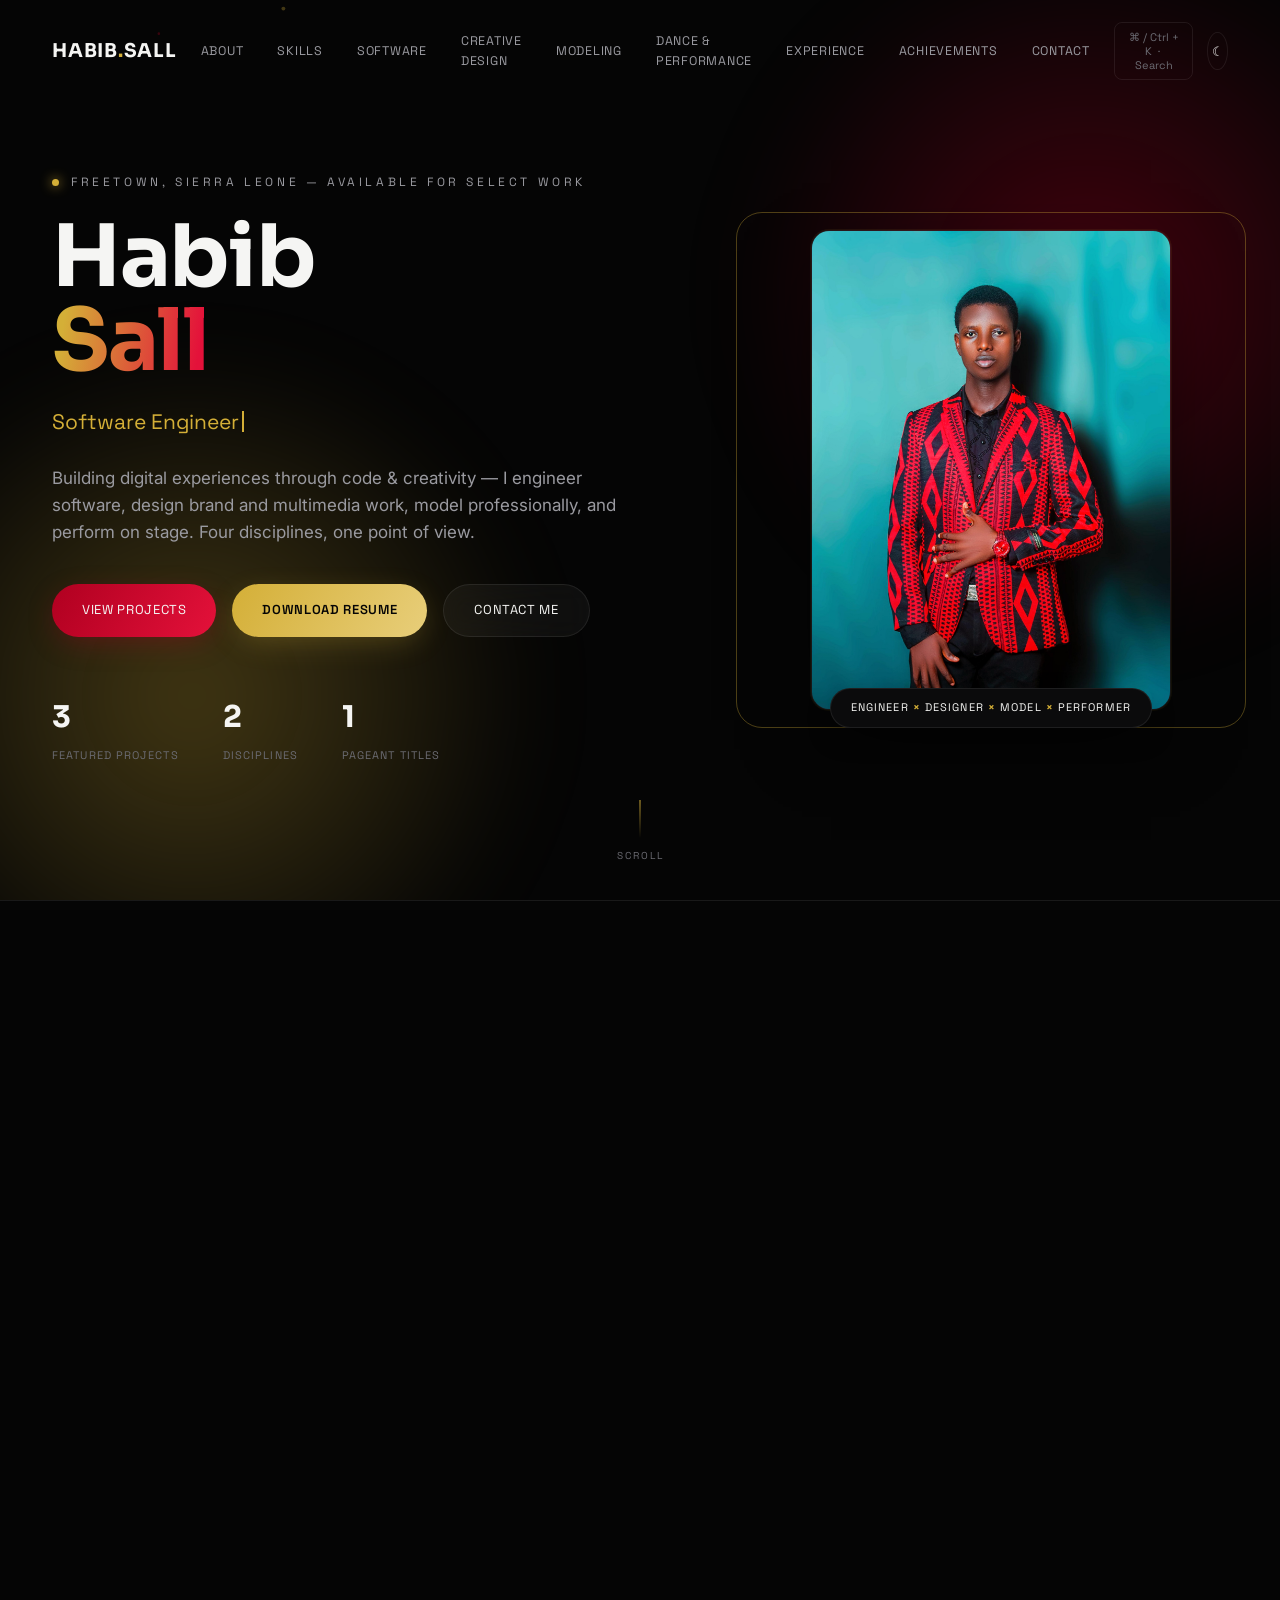
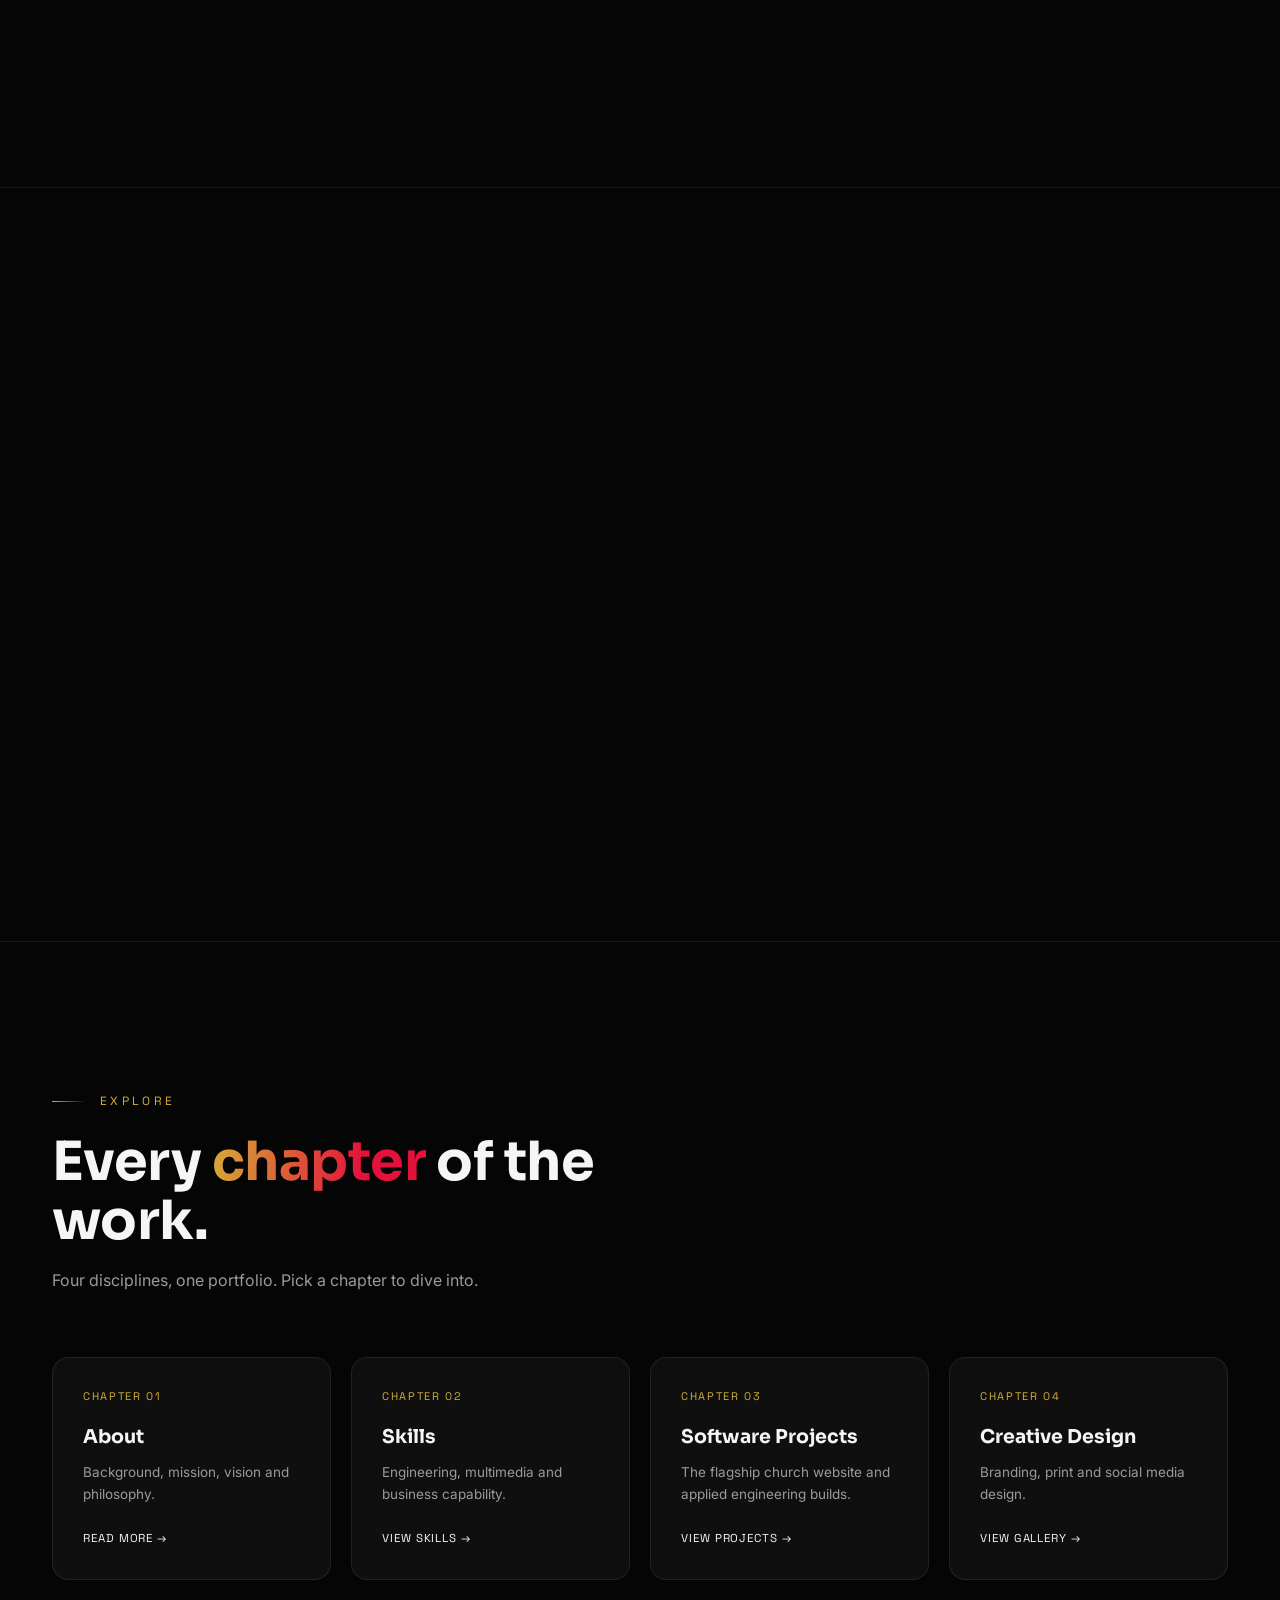
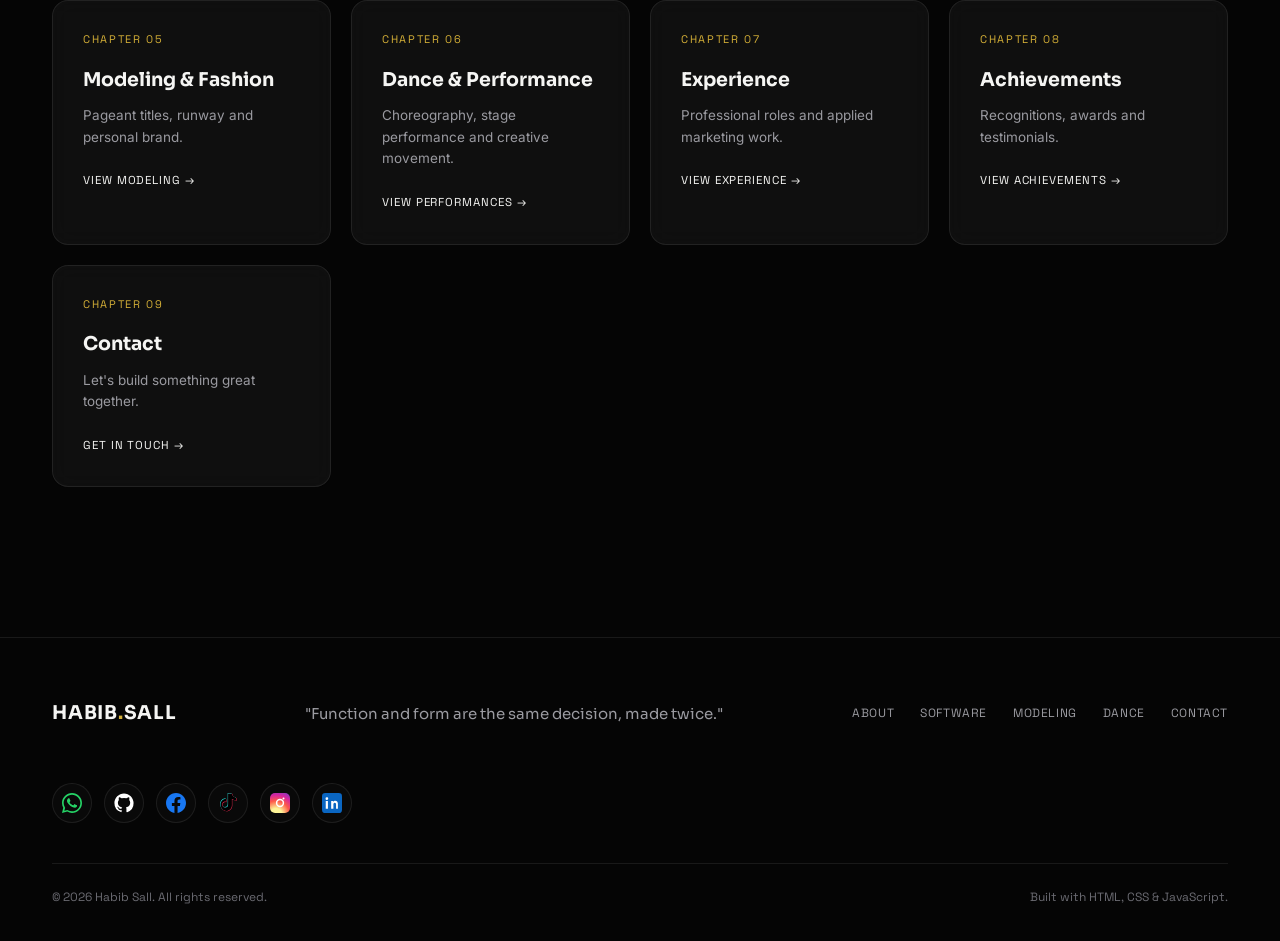
==== index.html @ 884936da "Launch portfolio" ====
<!DOCTYPE html>
<html lang="en">
<head>
<meta charset="UTF-8">
<meta name="viewport" content="width=device-width, initial-scale=1.0">
<title>Habib Sall — Software Engineer · Multimedia Designer · Creative Technologist</title>
<meta name="description" content="Habib Sall — Software Engineer, Multimedia Designer, UI/UX Designer, Fashion Model and Performer. Building digital experiences through code and creativity.">
<link rel="icon" type="image/jpeg" href="assets/images/logo.jpeg">
<meta property="og:type" content="website">
<meta property="og:title" content="Habib Sall — Software Engineer · Multimedia Designer · Creative Technologist">
<meta property="og:description" content="Habib Sall — Software Engineer, Multimedia Designer, UI/UX Designer, Fashion Model and Performer. Building digital experiences through code and creativity.">
<meta property="og:url" content="https://habibsalltheprogrammer.github.io/portfolio/">
<meta property="og:image" content="https://habibsalltheprogrammer.github.io/portfolio/assets/images/profile.jpg">
<meta property="og:site_name" content="Habib Sall">
<meta name="twitter:card" content="summary_large_image">
<meta name="twitter:title" content="Habib Sall — Software Engineer · Multimedia Designer · Creative Technologist">
<meta name="twitter:description" content="Habib Sall — Software Engineer, Multimedia Designer, UI/UX Designer, Fashion Model and Performer. Building digital experiences through code and creativity.">
<meta name="twitter:image" content="https://habibsalltheprogrammer.github.io/portfolio/assets/images/profile.jpg">
<link rel="preconnect" href="https://fonts.googleapis.com">
<link rel="preconnect" href="https://fonts.gstatic.com" crossorigin>
<link href="https://fonts.googleapis.com/css2?family=Sora:wght@400;500;600;700;800&family=Space+Grotesk:wght@400;500;600;700&family=Inter:wght@400;500;600&display=swap" rel="stylesheet">
<link rel="stylesheet" href="css/style.css">
</head>
<body data-page="index">
<!-- ============ LOADER ============ -->
<div id="loader">
  <div class="loader-mark">HABIB<span>.</span>SALL</div>
  <div class="loader-bar" id="loader-bar"></div>
  <div class="loader-pct" id="loader-pct">0%</div>
</div>

<div id="scroll-progress"></div>
<div class="cursor-glow" id="cursor-glow"></div>
<!-- ============ NAVBAR ============ -->
<header id="navbar">
  <div class="container nav-inner">
    <a href="index.html" class="nav-logo">HABIB<span>.</span>SALL</a>
    <nav class="nav-links">
      <a href="about.html">About</a>
      <a href="skills.html">Skills</a>
      <a href="projects.html">Software</a>
      <a href="creative.html">Creative Design</a>
      <a href="modeling.html">Modeling</a>
      <a href="dance.html">Dance & Performance</a>
      <a href="experience.html">Experience</a>
      <a href="achievements.html">Achievements</a>
      <a href="contact.html">Contact</a>
    </nav>
    <div class="nav-actions">
      <button class="kbd-hint" id="cmdk-trigger">⌘ / Ctrl + K &nbsp;·&nbsp; Search</button>
      <button class="theme-toggle" id="theme-toggle" aria-label="Toggle theme">☾</button>
      <button class="nav-burger" id="nav-burger" aria-label="Open menu">☰</button>
    </div>
  </div>
</header>

<div id="mobile-nav">
  <button id="mobile-close" aria-label="Close menu">✕</button>
  <a href="about.html">About</a>
  <a href="skills.html">Skills</a>
  <a href="projects.html">Software</a>
  <a href="creative.html">Creative Design</a>
  <a href="modeling.html">Modeling</a>
  <a href="dance.html">Dance & Performance</a>
  <a href="experience.html">Experience</a>
  <a href="achievements.html">Achievements</a>
  <a href="contact.html">Contact</a>
</div>

<!-- ============ HERO ============ -->
<section id="hero">
  <canvas id="particles-canvas"></canvas>
  <div class="hero-glow"></div>
  <div class="hero-glow gold"></div>
  <div class="container hero-inner">
    <div class="hero-copy">
      <div class="hero-eyebrow"><span class="dot"></span> Freetown, Sierra Leone — Available for select work</div>
      <h1 class="hero-name">Habib<br><span class="accent">Sall</span></h1>
      <div class="hero-roles"><span id="hero-role-text"></span><span class="cursor-blink"></span></div>
      <p class="hero-desc">Building digital experiences through code &amp; creativity — I engineer software, design brand and multimedia work, model professionally, and perform on stage. Four disciplines, one point of view.</p>
      <div class="hero-ctas">
        <a href="projects.html" class="btn btn-primary">View Projects</a>
        <a href="assets/resume/Habib_Sall_Resume.pdf" class="btn btn-gold" id="resume-btn" download>Download Resume</a>
        <a href="contact.html" class="btn btn-outline">Contact Me</a>
      </div>
      <div class="hero-stats">
        <div class="hero-stat"><b data-counter="6">0</b><span>Featured Projects</span></div>
        <div class="hero-stat"><b data-counter="4">0</b><span>Disciplines</span></div>
        <div class="hero-stat"><b data-counter="2">0</b><span>Pageant Titles</span></div>
      </div>
    </div>
    <div class="hero-portrait">
      <div class="portrait-ring"></div>
      <div class="portrait-frame">
        <img src="assets/images/profile.jpg" alt="Portrait of Habib Sall">
      </div>
      <div class="portrait-badge">Engineer <b>×</b> Designer <b>×</b> Model <b>×</b> Performer</div>
    </div>
  </div>
  <div class="scroll-indicator"><a href="#dimensions" style="display:contents;"><div class="line"></div><span>Scroll</span></a></div>
</section>

<!-- ============ FOUR DIMENSIONS ============ -->
<section id="dimensions" class="section">
  <div class="container">
    <div class="section-head" data-reveal>
      <div class="eyebrow">Creative Identity</div>
      <h2 class="section-title">A creative technologist who <em>builds, designs, performs.</em></h2>
      <p class="section-desc">Four dimensions, one practice — a builder with code, a designer with vision, a model with confidence, and a performer on stage.</p>
    </div>
    <div class="dimensions-grid" data-reveal>
      <div class="dimension-card">
        <div class="d-num">01</div>
        <h4>Software Engineering</h4>
        <p>Building digital solutions through code — full-stack web platforms, mobile apps and database systems.</p>
      </div>
      <div class="dimension-card">
        <div class="d-num">02</div>
        <h4>Multimedia &amp; Design</h4>
        <p>Creating visual experiences through design, branding and media — from logos to motion.</p>
      </div>
      <div class="dimension-card">
        <div class="d-num">03</div>
        <h4>Fashion &amp; Modeling</h4>
        <p>Expressing creativity through fashion, confidence, and personal branding on the runway and camera.</p>
      </div>
      <div class="dimension-card">
        <div class="d-num">04</div>
        <h4>Dance &amp; Performance</h4>
        <p>Expressing creativity through movement, choreography, and entertainment on stage.</p>
      </div>
    </div>
  </div>
</section>

<!-- ============ ABOUT TEASER ============ -->
<section class="section">
  <div class="container">
    <div class="section-head" data-reveal>
      <div class="eyebrow">Chapter — About</div>
      <h2 class="section-title">A builder first, <em>a creative</em> always.</h2>
    </div>
    <div class="about-teaser" data-reveal data-reveal-delay="2">
      <p>I'm a Software Engineering with Multimedia student at Limkokwing University of Creative Technology, working across full-stack development, database systems, UI/UX design, and brand storytelling. My background sits at an unusual intersection: I write the backend that runs a system, then design the interface it ships in, then shoot the campaign that promotes it.</p>
      <p>Outside the editor, I model professionally and perform as a dancer — disciplines that taught me presence, direction, and how to represent a brand on stage the same way I represent a product on screen.</p>
      <a href="about.html">Read the full story →</a>
    </div>
  </div>
</section>

<!-- ============ EXPLORE GRID ============ -->
<section id="explore" class="section">
  <div class="container">
    <div class="section-head" data-reveal>
      <div class="eyebrow">Explore</div>
      <h2 class="section-title">Every <em>chapter</em> of the work.</h2>
      <p class="section-desc">Four disciplines, one portfolio. Pick a chapter to dive into.</p>
    </div>
    <div class="explore-grid" data-reveal>
      <a href="about.html" class="explore-card"><div class="mark">Chapter 01</div><h4>About</h4><p>Background, mission, vision and philosophy.</p><span class="go">Read more →</span></a>
      <a href="skills.html" class="explore-card"><div class="mark">Chapter 02</div><h4>Skills</h4><p>Engineering, multimedia and business capability.</p><span class="go">View skills →</span></a>
      <a href="projects.html" class="explore-card"><div class="mark">Chapter 03</div><h4>Software Projects</h4><p>The flagship church website and applied engineering builds.</p><span class="go">View projects →</span></a>
      <a href="creative.html" class="explore-card"><div class="mark">Chapter 04</div><h4>Creative Design</h4><p>Branding, print and social media design.</p><span class="go">View gallery →</span></a>
      <a href="modeling.html" class="explore-card"><div class="mark">Chapter 05</div><h4>Modeling &amp; Fashion</h4><p>Pageant titles, runway and personal brand.</p><span class="go">View modeling →</span></a>
      <a href="dance.html" class="explore-card"><div class="mark">Chapter 06</div><h4>Dance &amp; Performance</h4><p>Choreography, stage performance and creative movement.</p><span class="go">View performances →</span></a>
      <a href="experience.html" class="explore-card"><div class="mark">Chapter 07</div><h4>Experience</h4><p>Professional roles and applied marketing work.</p><span class="go">View experience →</span></a>
      <a href="achievements.html" class="explore-card"><div class="mark">Chapter 08</div><h4>Achievements</h4><p>Recognitions, awards and testimonials.</p><span class="go">View achievements →</span></a>
      <a href="contact.html" class="explore-card"><div class="mark">Chapter 09</div><h4>Contact</h4><p>Let's build something great together.</p><span class="go">Get in touch →</span></a>
    </div>
  </div>
</section>
<!-- ============ FOOTER ============ -->
<footer>
  <div class="container">
    <div class="footer-inner">
      <div class="nav-logo">HABIB<span>.</span>SALL</div>
      <p class="footer-quote">"Function and form are the same decision, made twice."</p>
      <div class="footer-links">
        <a href="about.html">About</a>
        <a href="projects.html">Software</a>
        <a href="modeling.html">Modeling</a>
        <a href="dance.html">Dance</a>
        <a href="contact.html">Contact</a>
      </div>
    <div class="footer-social">
  <a href="https://wa.me/23230193191" target="_blank" rel="noopener" aria-label="WhatsApp"><svg viewBox="0 0 24 24"><path fill="#25D366" d="M12 0C5.373 0 0 5.373 0 12c0 2.123.555 4.116 1.527 5.845L0 24l6.335-1.652A11.94 11.94 0 0012 24c6.627 0 12-5.373 12-12S18.627 0 12 0zm0 22a9.94 9.94 0 01-5.088-1.397l-.365-.217-3.76.98 1.003-3.66-.238-.377A9.945 9.945 0 012 12c0-5.514 4.486-10 10-10s10 4.486 10 10-4.486 10-10 10z"/><path fill="#25D366" d="M17.472 14.382c-.297-.149-1.758-.867-2.03-.967-.273-.099-.472-.148-.67.15-.198.297-.767.966-.94 1.164-.173.198-.347.223-.644.075-.297-.149-1.255-.462-2.39-1.475-.883-.788-1.48-1.761-1.653-2.059-.173-.297-.018-.458.13-.606.134-.133.298-.347.446-.52.149-.174.198-.298.298-.497.099-.198.05-.372-.025-.521-.075-.149-.669-1.612-.916-2.207-.242-.579-.487-.5-.669-.51l-.57-.01c-.198 0-.52.074-.792.372-.272.297-1.04 1.016-1.04 2.479 0 1.462 1.065 2.875 1.213 3.074.148.198 2.096 3.2 5.077 4.487.709.306 1.262.489 1.694.626.712.226 1.36.194 1.872.118.571-.085 1.758-.719 2.006-1.413.248-.694.248-1.289.173-1.413-.074-.124-.272-.198-.57-.347z"/></svg></a>
  <a href="https://github.com/habibsalltheprogrammer" target="_blank" rel="noopener" aria-label="GitHub"><svg viewBox="0 0 24 24"><path fill="#ffffff" d="M12 .5C5.73.5.5 5.73.5 12a11.5 11.5 0 007.86 10.94c.58.1.79-.25.79-.56 0-.27-.01-1-.02-1.96-3.2.7-3.88-1.54-3.88-1.54-.53-1.33-1.28-1.69-1.28-1.69-1.05-.72.08-.7.08-.7 1.16.08 1.77 1.19 1.77 1.19 1.03 1.77 2.7 1.26 3.36.96.1-.75.4-1.26.73-1.55-2.55-.29-5.24-1.28-5.24-5.7 0-1.26.45-2.29 1.19-3.1-.12-.29-.52-1.46.11-3.05 0 0 .97-.31 3.18 1.18a11 11 0 015.8 0c2.2-1.49 3.17-1.18 3.17-1.18.64 1.59.24 2.76.12 3.05.74.81 1.18 1.84 1.18 3.1 0 4.43-2.69 5.41-5.25 5.7.41.36.78 1.08.78 2.17 0 1.57-.01 2.83-.01 3.22 0 .31.2.67.8.56A11.5 11.5 0 0023.5 12C23.5 5.73 18.27.5 12 .5z"/></svg></a>
  <a href="https://www.facebook.com/habib.sall.35" target="_blank" rel="noopener" aria-label="Facebook"><svg viewBox="0 0 24 24"><path fill="#1877F2" d="M24 12.07C24 5.4 18.63 0 12 0S0 5.4 0 12.07C0 18.1 4.39 23.09 10.13 24v-8.44H7.08v-3.49h3.05V9.41c0-3.02 1.79-4.7 4.53-4.7 1.31 0 2.68.24 2.68.24v2.97h-1.51c-1.49 0-1.95.93-1.95 1.89v2.26h3.32l-.53 3.49h-2.79V24C19.61 23.09 24 18.1 24 12.07z"/></svg></a>
  <a href="https://www.tiktok.com/@officialicekidsal" target="_blank" rel="noopener" aria-label="TikTok"><svg viewBox="0 0 24 24"><path fill="#25F4EE" d="M13.5.4h3.2c.2 1.5.9 2.8 2 3.7a6 6 0 003.3 1.3v3.3a9.3 9.3 0 01-3.5-.8 9.6 9.6 0 01-1.8-1.1v7.6c0 3.8-3.1 6.9-6.9 6.9S3 17.4 3 13.6c0-3.7 2.9-6.7 6.6-6.9v3.4a3.5 3.5 0 00-1-.14 3.5 3.5 0 100 7 3.5 3.5 0 003.5-3.5V.4z" transform="translate(-0.45,-0.3)"/><path fill="#FE2C55" d="M13.5.7h3.2c.2 1.5.9 2.8 2 3.7a6 6 0 003.3 1.3v3.3a9.3 9.3 0 01-3.5-.8 9.6 9.6 0 01-1.8-1.1v7.6c0 3.8-3.1 6.9-6.9 6.9S3 18 3 14.2c0-3.7 2.9-6.7 6.6-6.9v3.4a3.5 3.5 0 00-1-.14 3.5 3.5 0 100 7 3.5 3.5 0 003.5-3.5V.7z" transform="translate(0.45,0.3)"/><path fill="#000000" d="M13.5.55h3.2c.2 1.5.9 2.8 2 3.7a6 6 0 003.3 1.3v3.3a9.3 9.3 0 01-3.5-.8 9.6 9.6 0 01-1.8-1.1v7.6c0 3.8-3.1 6.9-6.9 6.9S3 17.7 3 13.9c0-3.7 2.9-6.7 6.6-6.9v3.4a3.5 3.5 0 00-1-.14 3.5 3.5 0 100 7 3.5 3.5 0 003.5-3.5V.55z"/></svg></a>
  <a href="https://www.instagram.com/official_icekid_sall" target="_blank" rel="noopener" aria-label="Instagram"><svg viewBox="0 0 24 24"><defs><radialGradient id="igGrad8" cx="30%" cy="107%" r="150%"><stop offset="0%" stop-color="#fdf497"/><stop offset="20%" stop-color="#fdf497"/><stop offset="45%" stop-color="#fd5949"/><stop offset="65%" stop-color="#d6249f"/><stop offset="100%" stop-color="#285AEB"/></radialGradient></defs><rect width="24" height="24" rx="6" fill="url(#igGrad8)"/><path fill="#fff" d="M12 7a5 5 0 100 10 5 5 0 000-10zm0 8.2a3.2 3.2 0 110-6.4 3.2 3.2 0 010 6.4zM17.4 6.6a1.17 1.17 0 11-2.34 0 1.17 1.17 0 012.34 0z"/></svg></a>
  <a href="https://www.linkedin.com/in/habib-sall-932721330" target="_blank" rel="noopener" aria-label="LinkedIn"><svg viewBox="0 0 24 24"><rect width="24" height="24" rx="4" fill="#0A66C2"/><path fill="#fff" d="M7.12 9.5H4.5V19h2.62V9.5zM5.81 8.31A1.56 1.56 0 105.8 5.2a1.56 1.56 0 000 3.12zM19.5 19h-2.62v-5.16c0-1.23-.44-2.07-1.54-2.07-.84 0-1.34.57-1.56 1.12-.08.2-.1.47-.1.75V19H11V9.5h2.51v1.15c.36-.55 1-1.34 2.44-1.34 1.78 0 3.11 1.16 3.11 3.66V19z"/></svg></a>
</div>
</div>
    <div class="footer-bottom">
      <span>© <span id="year"></span> Habib Sall. All rights reserved.</span>
      <span>Built with HTML, CSS &amp; JavaScript.</span>
    </div>
  </div>
</footer>

<button id="back-to-top" aria-label="Back to top">↑</button>

<!-- ============ LIGHTBOX ============ -->
<div id="lightbox">
  <button id="lightbox-close" aria-label="Close preview">✕</button>
  <div class="lightbox-box">
    <div class="ph">◈</div>
    <p id="lightbox-label">Untitled piece</p>
  </div>
</div>

<!-- ============ COMMAND PALETTE ============ -->
<div id="cmdk-backdrop">
  <div class="cmdk">
    <input id="cmdk-input" type="text" placeholder="Type a command or search…" autocomplete="off">
    <div class="cmdk-list" id="cmdk-list"></div>
  </div>
</div>

<!-- ============ VIDEO LIGHTBOX ============ -->
<div id="video-lightbox">
  <button id="video-lightbox-close" aria-label="Close video">✕</button>
  <div class="video-lightbox-box">
    <div class="player">
      <div class="play-btn"></div>
      <small>Video placeholder — replace with a real &lt;video&gt; source or embed once footage is uploaded.</small>
    </div>
    <p id="video-lightbox-label">Untitled performance</p>
  </div>
</div>

<script src="js/data.js"></script>
<script src="js/main.js"></script>
</body>
</html>
---- css/style.css ----
/* =========================================================
   HABIB SALL — PORTFOLIO
   Design tokens
   ========================================================= */
:root{
  --black:#050505;
  --black-2:#0b0b0c;
  --black-3:#111113;
  --red:#B00020;
  --red-bright:#E4113A;
  --gold:#D4AF37;
  --gold-soft:#E8CE7A;
  --white:#F5F5F3;
  --gray:#9A9AA0;
  --gray-dim:#6b6b72;
  --glass:rgba(255,255,255,0.045);
  --glass-border:rgba(255,255,255,0.08);
  --red-glow:rgba(176,0,32,0.38);
  --gold-glow:rgba(212,175,55,0.30);

  --font-display:'Sora', sans-serif;
  --font-mono:'Space Grotesk', sans-serif;
  --font-body:'Inter', sans-serif;

  --container:1240px;
  --ease:cubic-bezier(.16,.84,.44,1);
}

*,*::before,*::after{box-sizing:border-box;margin:0;padding:0;}
html{scroll-behavior:smooth;}
html.no-scroll{overflow:hidden;}

body{
  background:var(--black);
  color:var(--white);
  font-family:var(--font-body);
  line-height:1.6;
  overflow-x:hidden;
  -webkit-font-smoothing:antialiased;
}

img{max-width:100%;display:block;}
a{color:inherit;text-decoration:none;}
button{font-family:inherit;cursor:pointer;border:none;background:none;color:inherit;}
ul{list-style:none;}

::selection{background:var(--gold);color:var(--black);}

/* Focus visibility */
a:focus-visible,button:focus-visible,input:focus-visible,textarea:focus-visible{
  outline:2px solid var(--gold);
  outline-offset:3px;
}

@media (prefers-reduced-motion: reduce){
  *{animation-duration:0.001ms !important;animation-iteration-count:1 !important;transition-duration:0.001ms !important;scroll-behavior:auto !important;}
}

/* =========================================================
   Utility
   ========================================================= */
.container{max-width:var(--container);margin:0 auto;padding:0 32px;}
.eyebrow{
  font-family:var(--font-mono);
  font-size:12px;
  letter-spacing:.28em;
  text-transform:uppercase;
  color:var(--gold);
  display:flex;align-items:center;gap:14px;
  margin-bottom:22px;
}
.eyebrow::before{
  content:"";
  width:34px;height:1px;
  background:linear-gradient(90deg,var(--gold),transparent);
}
.section{
  position:relative;
  padding:150px 0;
  border-top:1px solid var(--glass-border);
}
.section-head{max-width:680px;margin-bottom:64px;}
.section-title{
  font-family:var(--font-display);
  font-weight:700;
  font-size:clamp(32px,4.4vw,54px);
  line-height:1.08;
  letter-spacing:-0.01em;
}
.section-title em{
  font-style:normal;
  background:linear-gradient(100deg,var(--gold),var(--red-bright) 70%);
  -webkit-background-clip:text;background-clip:text;color:transparent;
}
.section-desc{color:var(--gray);font-size:16px;max-width:56ch;margin-top:18px;}

.btn{
  display:inline-flex;align-items:center;gap:10px;
  padding:15px 30px;
  border-radius:999px;
  font-family:var(--font-mono);
  font-size:13px;letter-spacing:.05em;text-transform:uppercase;
  transition:transform .4s var(--ease),box-shadow .4s var(--ease),background .4s var(--ease);
  white-space:nowrap;
}
.btn-primary{
  background:linear-gradient(120deg,var(--red) 0%,var(--red-bright) 100%);
  color:var(--white);
  box-shadow:0 8px 30px -6px var(--red-glow);
}
.btn-primary:hover{transform:translateY(-3px);box-shadow:0 14px 36px -6px var(--red-glow);}
.btn-outline{
  border:1px solid var(--glass-border);
  background:var(--glass);
  backdrop-filter:blur(12px);
  color:var(--white);
}
.btn-outline:hover{border-color:var(--gold);color:var(--gold);transform:translateY(-3px);}
.btn-gold{
  background:linear-gradient(120deg,var(--gold) 0%, var(--gold-soft) 100%);
  color:var(--black);
  font-weight:600;
  box-shadow:0 8px 30px -6px var(--gold-glow);
}
.btn-gold:hover{transform:translateY(-3px);box-shadow:0 14px 36px -6px var(--gold-glow);}
.btn-sm{padding:10px 20px;font-size:11px;}

/* =========================================================
   Loading screen
   ========================================================= */
#loader{
  position:fixed;inset:0;z-index:9999;
  background:var(--black);
  display:flex;flex-direction:column;align-items:center;justify-content:center;gap:26px;
  transition:opacity .9s var(--ease), visibility .9s var(--ease);
}
#loader.hidden{opacity:0;visibility:hidden;pointer-events:none;}
.loader-mark{
  font-family:var(--font-display);font-weight:700;font-size:28px;
  letter-spacing:.08em;
  color:var(--white);
}
.loader-mark span{color:var(--gold);}
.loader-bar{width:220px;height:1px;background:rgba(255,255,255,.12);position:relative;overflow:hidden;}
.loader-bar::after{
  content:"";position:absolute;left:0;top:0;bottom:0;width:var(--p,0%);
  background:linear-gradient(90deg,var(--red),var(--gold));
  transition:width .25s linear;
}
.loader-pct{font-family:var(--font-mono);font-size:12px;color:var(--gray);letter-spacing:.15em;}

/* =========================================================
   Progress bar + cursor + back to top
   ========================================================= */
#scroll-progress{
  position:fixed;top:0;left:0;height:2px;
  background:linear-gradient(90deg,var(--red),var(--gold));
  z-index:1200;width:0%;
}
.cursor-glow{
  position:fixed;width:340px;height:340px;border-radius:50%;
  pointer-events:none;z-index:5;
  background:radial-gradient(circle,var(--gold-glow) 0%,transparent 70%);
  transform:translate(-50%,-50%);
  opacity:0;transition:opacity .4s ease;
  mix-blend-mode:screen;
}
.cursor-glow.active{opacity:1;}
@media(hover:none){.cursor-glow{display:none;}}

#back-to-top{
  position:fixed;right:26px;bottom:26px;z-index:800;
  width:48px;height:48px;border-radius:50%;
  background:var(--glass);border:1px solid var(--glass-border);
  backdrop-filter:blur(10px);
  display:flex;align-items:center;justify-content:center;
  color:var(--gold);
  opacity:0;transform:translateY(12px);pointer-events:none;
  transition:opacity .4s var(--ease),transform .4s var(--ease),border-color .3s;
}
#back-to-top.visible{opacity:1;transform:translateY(0);pointer-events:auto;}
#back-to-top:hover{border-color:var(--gold);}

/* =========================================================
   Navigation
   ========================================================= */
#navbar{
  position:fixed;top:0;left:0;right:0;z-index:900;
  padding:22px 0;
  transition:padding .4s var(--ease),background .4s var(--ease),border-color .4s var(--ease);
  border-bottom:1px solid transparent;
}
#navbar.scrolled{
  padding:14px 0;
  background:rgba(5,5,5,0.72);
  backdrop-filter:blur(16px);
  border-bottom:1px solid var(--glass-border);
}
.nav-inner{display:flex;align-items:center;justify-content:space-between;gap:24px;}
.nav-logo{font-family:var(--font-display);font-weight:700;font-size:19px;letter-spacing:.04em;}
.nav-logo span{color:var(--gold);}
.nav-links{display:flex;align-items:center;gap:34px;}
.nav-links a{
  font-family:var(--font-mono);font-size:12.5px;letter-spacing:.06em;text-transform:uppercase;
  color:var(--gray);position:relative;padding:4px 0;
  transition:color .3s;
}
.nav-links a::after{
  content:"";position:absolute;left:0;bottom:0;width:0;height:1px;background:var(--gold);
  transition:width .35s var(--ease);
}
.nav-links a:hover{color:var(--white);}
.nav-links a:hover::after{width:100%;}
.nav-links a.active{color:var(--gold);}
.nav-links a.active::after{width:100%;}
#mobile-nav a.active{color:var(--gold);}
.nav-actions{display:flex;align-items:center;gap:14px;}
.kbd-hint{
  display:flex;align-items:center;gap:6px;
  font-family:var(--font-mono);font-size:11px;color:var(--gray-dim);
  border:1px solid var(--glass-border);padding:7px 10px;border-radius:8px;
  transition:border-color .3s,color .3s;
}
.kbd-hint:hover{border-color:var(--gold);color:var(--gold);}
.theme-toggle{
  width:38px;height:38px;border-radius:50%;
  border:1px solid var(--glass-border);
  display:flex;align-items:center;justify-content:center;
  transition:border-color .3s;
}
.theme-toggle:hover{border-color:var(--gold);}
.nav-burger{display:none;width:38px;height:38px;border:1px solid var(--glass-border);border-radius:8px;align-items:center;justify-content:center;}

/* mobile nav */
#mobile-nav{
  position:fixed;inset:0;z-index:950;
  background:rgba(5,5,5,.97);backdrop-filter:blur(20px);
  display:flex;flex-direction:column;align-items:center;justify-content:center;gap:28px;
  opacity:0;visibility:hidden;transition:opacity .4s var(--ease),visibility .4s var(--ease);
}
#mobile-nav.open{opacity:1;visibility:visible;}
#mobile-nav a{font-family:var(--font-display);font-size:26px;color:var(--white);}
#mobile-nav a:hover{color:var(--gold);}
#mobile-close{position:absolute;top:26px;right:26px;font-size:28px;color:var(--gray);}

/* Light mode override (dark stays default per brief; light offers softer inverse) */
body.light{
  --black:#F7F5F1;
  --black-2:#FFFFFF;
  --black-3:#EFEBE3;
  --white:#12100D;
  --gray:#5c574f;
  --gray-dim:#8a8478;
  --glass:rgba(0,0,0,0.035);
  --glass-border:rgba(0,0,0,0.09);
}
body.light .cursor-glow{mix-blend-mode:multiply;}

/* =========================================================
   Hero
   ========================================================= */
#hero{
  position:relative;min-height:100vh;
  display:flex;align-items:center;
  padding-top:120px;padding-bottom:80px;
  overflow:hidden;
}
#particles-canvas{position:absolute;inset:0;z-index:0;opacity:.55;}
.hero-glow{
  position:absolute;width:60vw;height:60vw;max-width:900px;max-height:900px;
  border-radius:50%;
  background:radial-gradient(circle,var(--red-glow) 0%,transparent 65%);
  top:-10%;right:-15%;z-index:0;filter:blur(40px);
  animation:driftGlow 14s ease-in-out infinite alternate;
}
.hero-glow.gold{
  background:radial-gradient(circle,var(--gold-glow) 0%,transparent 65%);
  top:auto;bottom:-20%;left:-15%;right:auto;
  animation-duration:18s;
}
@keyframes driftGlow{from{transform:translate(0,0) scale(1);}to{transform:translate(-30px,30px) scale(1.08);}}

.hero-inner{
  position:relative;z-index:2;
  display:grid;grid-template-columns:1.15fr .85fr;
  gap:60px;align-items:center;
}
.hero-eyebrow{
  font-family:var(--font-mono);font-size:12px;letter-spacing:.3em;text-transform:uppercase;
  color:var(--gray);margin-bottom:22px;display:flex;align-items:center;gap:12px;
}
.hero-eyebrow .dot{width:7px;height:7px;border-radius:50%;background:var(--gold);box-shadow:0 0 12px var(--gold);animation:pulseDot 2s ease-in-out infinite;}
@keyframes pulseDot{0%,100%{opacity:1;}50%{opacity:.35;}}

.hero-name{
  font-family:var(--font-display);font-weight:700;
  font-size:clamp(46px,7vw,86px);
  line-height:0.98;letter-spacing:-0.015em;
  margin-bottom:22px;
}
.hero-name .accent{
  background:linear-gradient(100deg,var(--gold) 10%,var(--red-bright) 90%);
  -webkit-background-clip:text;background-clip:text;color:transparent;
}
.hero-roles{
  font-family:var(--font-mono);
  font-size:clamp(16px,2vw,21px);
  color:var(--gold);height:1.6em;margin-bottom:26px;
  display:flex;align-items:center;
}
.hero-roles .cursor-blink{display:inline-block;width:2px;height:1em;background:var(--gold);margin-left:3px;animation:blink 1s step-end infinite;}
@keyframes blink{50%{opacity:0;}}

.hero-desc{color:var(--gray);font-size:17px;max-width:52ch;margin-bottom:38px;}
.hero-ctas{display:flex;flex-wrap:wrap;gap:16px;margin-bottom:56px;}

.hero-stats{display:flex;gap:44px;}
.hero-stat b{
  display:block;font-family:var(--font-display);font-size:30px;font-weight:700;color:var(--white);
}
.hero-stat span{font-family:var(--font-mono);font-size:11px;letter-spacing:.1em;text-transform:uppercase;color:var(--gray-dim);}

.hero-portrait{position:relative;display:flex;justify-content:center;align-items:center;}
.portrait-frame{
  position:relative;width:min(360px,80%);aspect-ratio:3/4;
  border-radius:18px;overflow:hidden;
  border:1px solid var(--glass-border);
  box-shadow:0 30px 80px -20px rgba(0,0,0,.7), 0 0 0 1px rgba(212,175,55,.08);
}
.portrait-frame img{width:100%;height:100%;object-fit:cover;object-position:top center;filter:saturate(1.05) contrast(1.03);}
.portrait-frame::after{
  content:"";position:absolute;inset:0;
  background:linear-gradient(200deg,transparent 50%, rgba(176,0,32,.25) 100%);
  mix-blend-mode:multiply;
}
.portrait-ring{
  position:absolute;inset:-18px;border-radius:26px;
  border:1px solid var(--gold);opacity:.35;
  animation:ringSpin 24s linear infinite;
}
@keyframes ringSpin{to{transform:rotate(360deg);}}
.portrait-badge{
  position:absolute;bottom:-18px;left:50%;transform:translateX(-50%);
  background:var(--black-2);border:1px solid var(--glass-border);
  padding:10px 20px;border-radius:999px;
  font-family:var(--font-mono);font-size:11px;letter-spacing:.1em;text-transform:uppercase;
  white-space:nowrap;
  box-shadow:0 10px 30px -10px rgba(0,0,0,.6);
}
.portrait-badge b{color:var(--gold);}

.scroll-indicator{
  position:absolute;bottom:36px;left:50%;transform:translateX(-50%);
  display:flex;flex-direction:column;align-items:center;gap:10px;
  z-index:2;color:var(--gray-dim);
}
.scroll-indicator .line{width:1px;height:38px;background:linear-gradient(var(--gold),transparent);animation:scrollLine 2s ease-in-out infinite;}
@keyframes scrollLine{0%{transform:scaleY(0);transform-origin:top;}50%{transform:scaleY(1);transform-origin:top;}51%{transform-origin:bottom;}100%{transform:scaleY(0);transform-origin:bottom;}}
.scroll-indicator span{font-family:var(--font-mono);font-size:10px;letter-spacing:.2em;text-transform:uppercase;}

@media(max-width:900px){
  .hero-inner{grid-template-columns:1fr;text-align:center;}
  .hero-eyebrow,.hero-roles{justify-content:center;}
  .hero-ctas{justify-content:center;}
  .hero-stats{justify-content:center;}
  .hero-portrait{order:-1;margin-bottom:20px;}
  .hero-desc{margin-inline:auto;}
}

/* =========================================================
   Homepage: about teaser + explore grid
   ========================================================= */
.about-teaser{max-width:760px;}
.about-teaser p{color:var(--gray);margin-bottom:16px;font-size:15.5px;}
.about-teaser a{font-family:var(--font-mono);font-size:12.5px;letter-spacing:.08em;text-transform:uppercase;color:var(--gold);border-bottom:1px solid var(--gold);padding-bottom:2px;}

.explore-grid{display:grid;grid-template-columns:repeat(auto-fit,minmax(230px,1fr));gap:20px;}
.explore-card{
  display:block;padding:30px;border-radius:16px;border:1px solid var(--glass-border);background:var(--glass);
  backdrop-filter:blur(10px);
  transition:transform .4s var(--ease),border-color .4s,background .4s;
}
.explore-card:hover{transform:translateY(-8px);border-color:var(--gold);background:rgba(212,175,55,.05);}
.explore-card .mark{font-family:var(--font-mono);font-size:11px;letter-spacing:.15em;text-transform:uppercase;color:var(--gold);margin-bottom:16px;}
.explore-card h4{font-family:var(--font-display);font-size:19px;margin-bottom:10px;}
.explore-card p{color:var(--gray);font-size:13.5px;margin-bottom:18px;}
.explore-card .go{font-family:var(--font-mono);font-size:11.5px;letter-spacing:.08em;text-transform:uppercase;color:var(--white);display:inline-flex;align-items:center;gap:8px;}
.explore-card:hover .go{color:var(--gold);}

/* =========================================================
   Interior page hero (non-home pages)
   ========================================================= */
.page-hero{
  padding:170px 0 70px;
  position:relative;overflow:hidden;
  border-bottom:1px solid var(--glass-border);
}
.page-hero .glow{
  position:absolute;width:50vw;height:50vw;max-width:700px;max-height:700px;border-radius:50%;
  background:radial-gradient(circle,var(--red-glow) 0%,transparent 65%);
  top:-30%;right:-10%;filter:blur(50px);z-index:0;
}
.page-hero .container{position:relative;z-index:1;}
.page-hero .crumb{font-family:var(--font-mono);font-size:12px;letter-spacing:.1em;text-transform:uppercase;color:var(--gray-dim);margin-bottom:20px;}
.page-hero .crumb a{color:var(--gray-dim);}
.page-hero .crumb a:hover{color:var(--gold);}
.page-hero h1{font-family:var(--font-display);font-weight:700;font-size:clamp(36px,5vw,60px);line-height:1.05;margin-bottom:18px;}
.page-hero h1 em{font-style:normal;background:linear-gradient(100deg,var(--gold),var(--red-bright) 70%);-webkit-background-clip:text;background-clip:text;color:transparent;}
.page-hero p{color:var(--gray);max-width:56ch;font-size:16px;}

/* =========================================================
   Video showcase — Dance & Performance
   ========================================================= */
.video-grid{display:grid;grid-template-columns:repeat(auto-fit,minmax(280px,1fr));gap:22px;}
.video-card{
  position:relative;border-radius:16px;overflow:hidden;cursor:pointer;
  border:1px solid var(--glass-border);background:linear-gradient(155deg,#1a1113,#0c0c0d);
  aspect-ratio:16/10;display:flex;align-items:center;justify-content:center;flex-direction:column;gap:14px;
  transition:transform .45s var(--ease),border-color .4s;
}
.video-card:hover{transform:translateY(-6px);border-color:var(--gold);}
.video-card::before{content:"";position:absolute;inset:0;background:radial-gradient(circle at 25% 20%, rgba(176,0,32,.22), transparent 55%),radial-gradient(circle at 80% 85%, rgba(212,175,55,.14), transparent 55%);}
.video-card .play-btn{
  position:relative;z-index:1;width:60px;height:60px;border-radius:50%;
  background:rgba(255,255,255,.08);border:1px solid var(--glass-border);backdrop-filter:blur(6px);
  display:flex;align-items:center;justify-content:center;
  transition:transform .4s var(--ease),background .4s;
}
.video-card:hover .play-btn{transform:scale(1.1);background:rgba(212,175,55,.18);}
.video-card .play-btn::after{content:"";width:0;height:0;border-style:solid;border-width:9px 0 9px 15px;border-color:transparent transparent transparent var(--gold);margin-left:4px;}
.video-card .v-label{position:relative;z-index:1;font-family:var(--font-mono);font-size:12px;letter-spacing:.08em;text-transform:uppercase;color:var(--gray);}
.video-card .v-tag{position:absolute;top:16px;left:16px;z-index:1;font-family:var(--font-mono);font-size:10px;letter-spacing:.1em;text-transform:uppercase;color:var(--gold-soft);border:1px solid var(--glass-border);padding:5px 10px;border-radius:999px;background:rgba(0,0,0,.3);}

#video-lightbox{
  position:fixed;inset:0;z-index:1100;background:rgba(3,3,3,.94);backdrop-filter:blur(10px);
  display:flex;align-items:center;justify-content:center;opacity:0;visibility:hidden;transition:opacity .4s,visibility .4s;
}
#video-lightbox.open{opacity:1;visibility:visible;}
.video-lightbox-box{width:min(720px,90vw);text-align:center;}
.video-lightbox-box .player{
  aspect-ratio:16/9;border-radius:16px;border:1px solid var(--glass-border);
  background:linear-gradient(155deg,#1a1113,#0c0c0d);
  display:flex;flex-direction:column;align-items:center;justify-content:center;gap:14px;color:var(--gray);
}
.video-lightbox-box .player .play-btn{width:74px;height:74px;background:rgba(212,175,55,.14);border:1px solid var(--gold);}
.video-lightbox-box .player .play-btn::after{border-width:11px 0 11px 18px;}
.video-lightbox-box .player small{font-family:var(--font-mono);font-size:12px;color:var(--gray-dim);max-width:40ch;}
.video-lightbox-box p{margin-top:18px;color:var(--gold-soft);font-family:var(--font-mono);font-size:13px;letter-spacing:.05em;}
#video-lightbox-close{position:absolute;top:26px;right:30px;font-size:26px;color:var(--gray);}

/* =========================================================
   Four Dimensions — creative identity
   ========================================================= */
.dimensions-grid{display:grid;grid-template-columns:repeat(4,1fr);gap:20px;}
.dimension-card{
  padding:32px 26px;border-radius:18px;border:1px solid var(--glass-border);background:var(--glass);
  backdrop-filter:blur(10px);transition:transform .4s var(--ease),border-color .4s;position:relative;overflow:hidden;
}
.dimension-card:hover{transform:translateY(-8px);border-color:var(--gold);}
.dimension-card .d-num{font-family:var(--font-display);font-size:15px;font-weight:700;color:var(--gold);margin-bottom:20px;letter-spacing:.05em;}
.dimension-card h4{font-family:var(--font-display);font-size:19px;margin-bottom:10px;}
.dimension-card p{color:var(--gray);font-size:13.5px;}
.dimension-card::after{content:"";position:absolute;bottom:-40px;right:-40px;width:120px;height:120px;border-radius:50%;background:radial-gradient(circle,var(--red-glow),transparent 70%);opacity:.5;}
@media(max-width:900px){.dimensions-grid{grid-template-columns:repeat(2,1fr);}}
@media(max-width:560px){.dimensions-grid{grid-template-columns:1fr;}}

/* =========================================================
   Reveal animation utility
   ========================================================= */
[data-reveal]{opacity:0;transform:translateY(34px);transition:opacity .9s var(--ease),transform .9s var(--ease);}
[data-reveal].in{opacity:1;transform:translateY(0);}
[data-reveal="fade"]{transform:none;}
[data-reveal-delay="1"]{transition-delay:.08s;}
[data-reveal-delay="2"]{transition-delay:.16s;}
[data-reveal-delay="3"]{transition-delay:.24s;}
[data-reveal-delay="4"]{transition-delay:.32s;}
[data-reveal-delay="5"]{transition-delay:.4s;}

/* =========================================================
   About
   ========================================================= */
.about-grid{display:grid;grid-template-columns:.9fr 1.1fr;gap:70px;align-items:start;}
.about-lead{font-family:var(--font-display);font-size:clamp(20px,2.4vw,27px);line-height:1.5;font-weight:500;color:var(--white);margin-bottom:26px;}
.about-lead em{font-style:normal;color:var(--gold);}
.about-body p{color:var(--gray);margin-bottom:18px;font-size:15.5px;}
.about-pillars{display:flex;flex-direction:column;gap:0;}
.pillar{
  padding:26px 0;border-top:1px solid var(--glass-border);
  display:grid;grid-template-columns:70px 1fr;gap:18px;align-items:start;
}
.pillar:last-child{border-bottom:1px solid var(--glass-border);}
.pillar-mark{font-family:var(--font-mono);color:var(--gold);font-size:13px;letter-spacing:.1em;}
.pillar h4{font-family:var(--font-display);font-size:18px;margin-bottom:6px;}
.pillar p{color:var(--gray);font-size:14.5px;}

/* =========================================================
   Skills
   ========================================================= */
.skills-tabs{display:flex;gap:12px;margin-bottom:44px;flex-wrap:wrap;}
.skills-tab{
  padding:11px 22px;border-radius:999px;border:1px solid var(--glass-border);
  font-family:var(--font-mono);font-size:12px;letter-spacing:.08em;text-transform:uppercase;
  color:var(--gray);transition:all .35s var(--ease);
}
.skills-tab.active,.skills-tab:hover{border-color:var(--gold);color:var(--gold);background:rgba(212,175,55,.06);}
.skills-grid{display:grid;grid-template-columns:repeat(auto-fill,minmax(180px,1fr));gap:16px;}
.skills-panel{display:none;}
.skills-panel.active{display:grid;grid-template-columns:repeat(auto-fill,minmax(180px,1fr));gap:16px;}
.skill-card{
  padding:24px 20px;border-radius:16px;
  background:var(--glass);border:1px solid var(--glass-border);
  backdrop-filter:blur(10px);
  transition:transform .35s var(--ease),border-color .35s,background .35s;
}
.skill-card:hover{transform:translateY(-6px);border-color:var(--gold);background:rgba(212,175,55,.05);}
.skill-card .icon{
  width:38px;height:38px;border-radius:10px;
  background:linear-gradient(135deg,var(--red),var(--gold));
  display:flex;align-items:center;justify-content:center;
  font-family:var(--font-display);font-weight:700;font-size:14px;color:var(--black);
  margin-bottom:16px;
}
.skill-card h5{font-family:var(--font-display);font-size:15px;font-weight:600;margin-bottom:10px;}
.skill-bar{height:3px;border-radius:2px;background:rgba(255,255,255,.08);overflow:hidden;}
.skill-bar i{display:block;height:100%;background:linear-gradient(90deg,var(--red),var(--gold));width:0;transition:width 1.2s var(--ease);}

/* =========================================================
   Flagship project
   ========================================================= */
.flagship{
  position:relative;border-radius:26px;overflow:hidden;
  border:1px solid var(--glass-border);
  background:linear-gradient(160deg,var(--black-3),var(--black-2));
  padding:64px;
}
.flagship-grid{display:grid;grid-template-columns:1fr 1fr;gap:56px;align-items:center;}
.flagship-tag{font-family:var(--font-mono);font-size:11px;letter-spacing:.2em;text-transform:uppercase;color:var(--gold);margin-bottom:16px;}
.flagship h3{font-family:var(--font-display);font-size:clamp(28px,3.4vw,40px);margin-bottom:18px;}
.flagship p{color:var(--gray);margin-bottom:26px;}
.tag-row{display:flex;flex-wrap:wrap;gap:10px;margin-bottom:30px;}
.tag{
  padding:7px 14px;border-radius:999px;border:1px solid var(--glass-border);
  font-family:var(--font-mono);font-size:11px;color:var(--gray);
}
.flagship-feats{display:grid;grid-template-columns:1fr 1fr;gap:10px 20px;margin-bottom:34px;}
.flagship-feats li{font-size:13.5px;color:var(--gray);display:flex;align-items:center;gap:8px;}
.flagship-feats li::before{content:"";width:5px;height:5px;border-radius:50%;background:var(--gold);flex-shrink:0;}
.flagship-btns{display:flex;gap:14px;flex-wrap:wrap;}
.device-stack{position:relative;height:380px;}
.browser-mock{border-radius:12px;overflow:hidden;border:1px solid var(--glass-border);background:#1a1a1c;box-shadow:0 30px 70px -20px rgba(0,0,0,.65);}
.browser-mock .bar{display:flex;align-items:center;gap:7px;padding:9px 12px;background:#141416;border-bottom:1px solid var(--glass-border);}
.browser-mock .bdot{width:8px;height:8px;border-radius:50%;flex-shrink:0;}
.browser-mock .bdot.r{background:#ff5f56;}
.browser-mock .bdot.y{background:#ffbd2e;}
.browser-mock .bdot.g{background:#27c93f;}
.browser-mock .burl{margin-left:8px;font-family:var(--font-mono);font-size:10.5px;color:var(--gray-dim);background:rgba(255,255,255,.05);padding:4px 10px;border-radius:6px;flex:1;overflow:hidden;white-space:nowrap;text-overflow:ellipsis;}
.browser-mock img{width:100%;display:block;}
.browser-showcase{display:flex;flex-direction:column;gap:14px;}
.browser-showcase .thumbs{display:grid;grid-template-columns:1fr 1fr;gap:14px;}
.device{
  position:absolute;border-radius:14px;border:1px solid var(--glass-border);
  background:linear-gradient(145deg,#161618,#0c0c0d);
  display:flex;align-items:center;justify-content:center;
  box-shadow:0 30px 70px -20px rgba(0,0,0,.7);
  transition:transform .5s var(--ease);
}
.device-desktop{width:88%;height:260px;top:0;left:0;z-index:1;}
.device-tablet{width:38%;height:200px;bottom:0;right:6%;z-index:2;}
.device-mobile{width:20%;height:230px;bottom:-30px;left:8%;z-index:3;}
.device-inner{color:var(--gray-dim);font-family:var(--font-mono);font-size:11px;text-align:center;padding:10px;}
.device-inner b{display:block;color:var(--gold);font-size:16px;margin-bottom:6px;font-family:var(--font-display);}
.browser-mock{transition:transform .5s var(--ease);}
.flagship:hover .browser-mock{transform:translateY(-4px);}
.browser-showcase .thumbs .browser-mock:nth-child(2){transition-delay:.05s;}

@media(max-width:900px){
  .flagship{padding:36px 24px;}
  .flagship-grid{grid-template-columns:1fr;}
  .flagship-feats{grid-template-columns:1fr;}
  .device-stack{height:280px;margin-top:20px;}
}

/* =========================================================
   Project cards
   ========================================================= */
.project-grid{display:grid;grid-template-columns:repeat(auto-fit,minmax(320px,1fr));gap:26px;}
.project-card{
  border-radius:18px;overflow:hidden;
  border:1px solid var(--glass-border);
  background:var(--glass);
  backdrop-filter:blur(10px);
  transition:transform .4s var(--ease),border-color .4s;
  display:flex;flex-direction:column;
}
.project-card:hover{transform:translateY(-8px);border-color:var(--gold);}
.project-thumb{
  height:170px;position:relative;overflow:hidden;
  background:linear-gradient(135deg,var(--black-3),var(--black-2));
  display:flex;align-items:center;justify-content:center;
}
.project-thumb::before{
  content:"";position:absolute;inset:0;
  background:
    repeating-linear-gradient(115deg, rgba(212,175,55,.06) 0 2px, transparent 2px 26px);
}
.project-thumb.has-img{background:#fbf8ef;}
.project-thumb.has-img::before{display:none;}
.project-thumb img{position:absolute;inset:0;width:100%;height:100%;object-fit:contain;padding:6px;}
.project-thumb .glyph{font-family:var(--font-display);font-weight:700;font-size:34px;color:var(--gold);opacity:.6;letter-spacing:.02em;position:relative;}
.project-body{padding:26px;display:flex;flex-direction:column;gap:14px;flex:1;}
.project-body h4{font-family:var(--font-display);font-size:19px;}
.project-body p{color:var(--gray);font-size:14px;}
.project-tech{display:flex;flex-wrap:wrap;gap:8px;}
.project-feats{color:var(--gray-dim);font-size:12.5px;display:flex;flex-direction:column;gap:5px;margin-top:auto;}
.project-feats li::before{content:"— ";color:var(--gold);}
.project-links{display:flex;gap:12px;margin-top:16px;}
.project-links a{
  font-family:var(--font-mono);font-size:12px;letter-spacing:.05em;text-transform:uppercase;
  color:var(--gray);border-bottom:1px solid transparent;transition:color .3s,border-color .3s;
}
.project-links a:hover{color:var(--gold);border-color:var(--gold);}

/* =========================================================
   Modeling section — magazine feel
   ========================================================= */
#modeling{background:linear-gradient(180deg,var(--black) 0%, var(--black-3) 100%);}
.modeling-hero{display:grid;grid-template-columns:1.1fr .9fr;gap:60px;align-items:center;margin-bottom:90px;}
.modeling-hero h2{font-family:var(--font-display);font-weight:700;font-size:clamp(34px,4.6vw,56px);line-height:1.05;margin-bottom:20px;}
.modeling-hero h2 em{font-style:normal;color:var(--gold);}
.modeling-hero p{color:var(--gray);max-width:52ch;margin-bottom:0;}
.modeling-portrait{
  aspect-ratio:3/4;border-radius:20px;overflow:hidden;position:relative;
  border:1px solid var(--glass-border);
}
.modeling-portrait img{width:100%;height:100%;object-fit:cover;object-position:top center;filter:grayscale(.15) contrast(1.08);}
.modeling-portrait::after{content:"";position:absolute;inset:0;background:linear-gradient(0deg, rgba(0,0,0,.55), transparent 45%);}
.modeling-portrait .cap{position:absolute;bottom:20px;left:20px;font-family:var(--font-mono);font-size:11px;letter-spacing:.15em;text-transform:uppercase;color:var(--gold-soft);}

.mag-gallery{
  display:grid;grid-template-columns:repeat(4,1fr);grid-auto-rows:220px;gap:14px;margin-bottom:90px;
}
.mag-tile{
  border-radius:14px;position:relative;overflow:hidden;
  background:linear-gradient(160deg,var(--black-3),#1a1a1c);
  border:1px solid var(--glass-border);
  display:flex;align-items:flex-end;padding:16px;
  transition:transform .5s var(--ease);
}
.mag-tile img{position:absolute;inset:0;width:100%;height:100%;object-fit:cover;object-position:top center;z-index:0;transition:transform .6s var(--ease);}
.mag-tile:hover img{transform:scale(1.06);}
.mag-tile.has-img::after{content:"";position:absolute;inset:0;background:linear-gradient(0deg,rgba(0,0,0,.65) 0%,rgba(0,0,0,.05) 55%);z-index:1;}
.mag-tile.has-img span{position:relative;z-index:2;color:var(--white);}
.mag-tile:hover{transform:scale(1.02);}
.mag-tile span{font-family:var(--font-mono);font-size:11px;letter-spacing:.1em;text-transform:uppercase;color:var(--gray-dim);position:relative;z-index:1;}
.mag-tile::before{content:"";position:absolute;inset:0;background:radial-gradient(circle at 30% 20%, rgba(212,175,55,.12), transparent 60%);}
.mag-tile.tall{grid-row:span 2;}
.mag-tile.wide{grid-column:span 2;}

.modeling-cols{display:grid;grid-template-columns:1fr 1fr;gap:70px;margin-bottom:90px;}
.mini-title{font-family:var(--font-display);font-size:20px;margin-bottom:26px;}
.achv-list{display:flex;flex-direction:column;gap:14px;}
.achv-item{
  display:flex;align-items:center;gap:16px;padding:18px 20px;border-radius:14px;
  background:var(--glass);border:1px solid var(--glass-border);
  transition:border-color .3s,transform .3s;
}
.achv-item:hover{border-color:var(--gold);transform:translateX(4px);}
.achv-icon{width:40px;height:40px;border-radius:10px;background:linear-gradient(135deg,var(--gold),var(--red));flex-shrink:0;display:flex;align-items:center;justify-content:center;color:var(--black);font-family:var(--font-display);font-weight:700;}
.achv-item h5{font-family:var(--font-display);font-size:15px;}
.achv-item span{color:var(--gray-dim);font-size:12.5px;}

.mskill-grid{display:grid;grid-template-columns:1fr 1fr;gap:10px;}
.mskill{
  padding:16px 18px;border-radius:12px;border:1px solid var(--glass-border);
  font-family:var(--font-mono);font-size:12.5px;letter-spacing:.03em;color:var(--gray);
  transition:border-color .3s,color .3s;
}
.mskill:hover{border-color:var(--gold);color:var(--gold);}

.mstats{display:grid;grid-template-columns:repeat(6,1fr);gap:20px;text-align:center;}
.mstat b{display:block;font-family:var(--font-display);font-size:clamp(26px,3vw,38px);font-weight:700;background:linear-gradient(120deg,var(--gold),var(--red-bright));-webkit-background-clip:text;background-clip:text;color:transparent;}
.mstat span{font-family:var(--font-mono);font-size:10.5px;letter-spacing:.1em;text-transform:uppercase;color:var(--gray-dim);}

@media(max-width:900px){
  .modeling-hero,.modeling-cols{grid-template-columns:1fr;gap:32px;}
  .mag-gallery{grid-template-columns:repeat(2,1fr);}
  .mstats{grid-template-columns:repeat(3,1fr);row-gap:30px;}
}

/* =========================================================
   Creative portfolio — masonry + lightbox
   ========================================================= */
.filter-row{display:flex;gap:10px;flex-wrap:wrap;margin-bottom:36px;}
.filter-btn{
  padding:10px 20px;border-radius:999px;border:1px solid var(--glass-border);
  font-family:var(--font-mono);font-size:11.5px;letter-spacing:.06em;text-transform:uppercase;color:var(--gray);
  transition:all .3s;
}
.filter-btn.active,.filter-btn:hover{border-color:var(--red-bright);color:var(--white);background:rgba(176,0,32,.12);}
.masonry{columns:4 260px;column-gap:16px;}
.masonry-item{
  break-inside:avoid;margin-bottom:16px;border-radius:14px;overflow:hidden;
  border:1px solid var(--glass-border);background:linear-gradient(160deg,var(--black-3),#161617);
  cursor:pointer;position:relative;transition:transform .4s var(--ease);
}
.masonry-item:hover{transform:translateY(-4px);}
.masonry-item .ph{
  height:var(--h,190px);display:flex;flex-direction:column;align-items:center;justify-content:center;gap:8px;
  color:var(--gray-dim);font-family:var(--font-mono);font-size:11px;letter-spacing:.08em;text-transform:uppercase;
  position:relative;
}
.masonry-item .ph::before{content:"";position:absolute;inset:0;background:radial-gradient(circle at 70% 30%, rgba(212,175,55,.1), transparent 60%);}
.masonry-item .ph b{font-family:var(--font-display);color:var(--gold);font-size:22px;position:relative;}
.masonry-item img{width:100%;display:block;}
.masonry-item .label{position:relative;padding:14px 16px;border-top:1px solid var(--glass-border);font-size:13px;}
.masonry-item[data-cat]{display:block;}
.masonry-item.hide{display:none;}

/* Lightbox */
#lightbox{
  position:fixed;inset:0;z-index:1100;background:rgba(3,3,3,.94);backdrop-filter:blur(10px);
  display:flex;align-items:center;justify-content:center;opacity:0;visibility:hidden;transition:opacity .4s,visibility .4s;
}
#lightbox.open{opacity:1;visibility:visible;}
.lightbox-box{width:min(560px,88vw);text-align:center;}
.lightbox-box .ph{height:340px;border-radius:16px;border:1px solid var(--glass-border);background:linear-gradient(160deg,var(--black-3),#161617);display:flex;flex-direction:column;align-items:center;justify-content:center;gap:10px;color:var(--gold);font-family:var(--font-display);font-size:24px;}
.lightbox-box p{margin-top:18px;color:var(--gray);font-size:13px;font-family:var(--font-mono);letter-spacing:.05em;}
#lightbox-close{position:absolute;top:26px;right:30px;font-size:26px;color:var(--gray);}

/* =========================================================
   Timeline
   ========================================================= */
.timeline{position:relative;max-width:820px;}
.timeline::before{content:"";position:absolute;left:19px;top:6px;bottom:6px;width:1px;background:linear-gradient(var(--gold),var(--red),transparent);}
.tl-item{position:relative;padding-left:56px;margin-bottom:52px;}
.tl-item:last-child{margin-bottom:0;}
.tl-dot{position:absolute;left:12px;top:4px;width:16px;height:16px;border-radius:50%;background:var(--black);border:2px solid var(--gold);}
.tl-period{font-family:var(--font-mono);font-size:11px;letter-spacing:.1em;text-transform:uppercase;color:var(--gray-dim);margin-bottom:8px;}
.tl-item h4{font-family:var(--font-display);font-size:20px;margin-bottom:4px;}
.tl-item h5{font-family:var(--font-mono);font-size:13px;color:var(--gold);font-weight:400;margin-bottom:14px;}
.tl-points{display:flex;flex-wrap:wrap;gap:8px;}
.tl-points span{padding:6px 13px;border-radius:999px;border:1px solid var(--glass-border);font-size:12px;color:var(--gray);}

/* =========================================================
   Achievements
   ========================================================= */
.achievement-grid{display:grid;grid-template-columns:repeat(auto-fit,minmax(240px,1fr));gap:20px;}
.achievement-card{
  padding:30px;border-radius:16px;border:1px solid var(--glass-border);background:var(--glass);
  transition:transform .4s var(--ease),border-color .4s;
}
.achievement-card:hover{transform:translateY(-6px) rotate(-0.4deg);border-color:var(--gold);}
.achievement-card .num{font-family:var(--font-display);font-size:34px;font-weight:700;color:var(--gold);margin-bottom:14px;}
.achievement-card h5{font-family:var(--font-display);font-size:16px;margin-bottom:8px;}
.achievement-card p{color:var(--gray);font-size:13.5px;}

/* =========================================================
   Testimonials
   ========================================================= */
.testimonial-wrap{max-width:760px;margin:0 auto;text-align:center;position:relative;}
.testimonial-slide{display:none;}
.testimonial-slide.active{display:block;animation:fadeSlide .6s var(--ease);}
@keyframes fadeSlide{from{opacity:0;transform:translateY(14px);}to{opacity:1;transform:translateY(0);}}
.testimonial-slide p{font-family:var(--font-display);font-size:clamp(19px,2.4vw,26px);line-height:1.5;color:var(--white);margin-bottom:28px;}
.testimonial-slide .author{font-family:var(--font-mono);font-size:12.5px;letter-spacing:.08em;text-transform:uppercase;color:var(--gold);}
.testimonial-slide .role{color:var(--gray-dim);font-size:12px;margin-top:4px;}
.testimonial-dots{display:flex;justify-content:center;gap:10px;margin-top:36px;}
.testimonial-dots button{width:8px;height:8px;border-radius:50%;background:var(--glass-border);transition:background .3s,transform .3s;}
.testimonial-dots button.active{background:var(--gold);transform:scale(1.3);}

/* =========================================================
   Contact
   ========================================================= */
.contact-grid{display:grid;grid-template-columns:1fr 1fr;gap:70px;}
.contact-info h3{font-family:var(--font-display);font-size:26px;margin-bottom:18px;}
.contact-info p{color:var(--gray);margin-bottom:34px;}
.contact-list{display:flex;flex-direction:column;gap:16px;margin-bottom:36px;}
.contact-list a{display:flex;align-items:center;gap:14px;font-size:14.5px;color:var(--gray);transition:color .3s;}
.contact-list a:hover{color:var(--gold);}
.contact-list .ico{width:38px;height:38px;border-radius:10px;border:1px solid var(--glass-border);display:flex;align-items:center;justify-content:center;flex-shrink:0;}
.social-row{display:flex;gap:12px;flex-wrap:wrap;}
.social-row a{width:42px;height:42px;border-radius:50%;border:1px solid var(--glass-border);display:flex;align-items:center;justify-content:center;transition:border-color .3s,transform .3s;overflow:hidden;background:rgba(255,255,255,.02);}
.social-row a:hover{border-color:var(--gold);transform:translateY(-4px);}
.social-row a svg{width:20px;height:20px;display:block;}

.form-field{margin-bottom:20px;}
.form-field label{display:block;font-family:var(--font-mono);font-size:11px;letter-spacing:.1em;text-transform:uppercase;color:var(--gray-dim);margin-bottom:8px;}
.form-field input,.form-field textarea{
  width:100%;padding:15px 16px;border-radius:10px;
  background:var(--glass);border:1px solid var(--glass-border);
  color:var(--white);font-family:var(--font-body);font-size:14.5px;
  transition:border-color .3s;
}
.form-field input:focus,.form-field textarea:focus{border-color:var(--gold);outline:none;}
.form-field textarea{min-height:130px;resize:vertical;}
.form-note{font-size:12px;color:var(--gray-dim);margin-top:10px;}

@media(max-width:900px){.contact-grid{grid-template-columns:1fr;gap:40px;}}

/* =========================================================
   Command palette
   ========================================================= */
#cmdk-backdrop{
  position:fixed;inset:0;z-index:1300;background:rgba(3,3,3,.7);backdrop-filter:blur(6px);
  display:flex;align-items:flex-start;justify-content:center;padding-top:14vh;
  opacity:0;visibility:hidden;transition:opacity .3s,visibility .3s;
}
#cmdk-backdrop.open{opacity:1;visibility:visible;}
.cmdk{
  width:min(560px,90vw);border-radius:16px;overflow:hidden;
  background:var(--black-2);border:1px solid var(--glass-border);
  box-shadow:0 40px 100px -20px rgba(0,0,0,.8);
}
.cmdk input{
  width:100%;padding:20px 22px;background:transparent;border:none;border-bottom:1px solid var(--glass-border);
  color:var(--white);font-family:var(--font-body);font-size:15px;
}
.cmdk input:focus{outline:none;}
.cmdk-list{max-height:320px;overflow-y:auto;padding:10px;}
.cmdk-item{
  padding:13px 16px;border-radius:10px;display:flex;justify-content:space-between;align-items:center;
  font-size:14px;color:var(--gray);transition:background .2s,color .2s;
}
.cmdk-item.active,.cmdk-item:hover{background:rgba(212,175,55,.08);color:var(--white);}
.cmdk-item small{font-family:var(--font-mono);color:var(--gray-dim);font-size:11px;}

/* =========================================================
   Footer
   ========================================================= */
footer{padding:60px 0 34px;border-top:1px solid var(--glass-border);}
.footer-inner{display:flex;justify-content:space-between;align-items:center;flex-wrap:wrap;gap:24px;}
.footer-quote{font-family:var(--font-display);font-style:normal;font-size:15px;color:var(--gray);max-width:44ch;}
.footer-links{display:flex;gap:26px;flex-wrap:wrap;}
.footer-links a{font-family:var(--font-mono);font-size:12px;color:var(--gray);text-transform:uppercase;letter-spacing:.05em;}
.footer-links a:hover{color:var(--gold);}
.footer-social{display:flex;gap:12px;flex-wrap:wrap;margin-top:30px;}
.footer-social a{
  width:40px;height:40px;border-radius:50%;border:1px solid var(--glass-border);
  display:flex;align-items:center;justify-content:center;overflow:hidden;
  transition:border-color .3s,transform .3s;background:rgba(255,255,255,.02);
}
.footer-social a:hover{border-color:var(--gold);transform:translateY(-4px);}
.footer-social a svg{width:20px;height:20px;display:block;}
.footer-bottom{margin-top:40px;padding-top:24px;border-top:1px solid var(--glass-border);display:flex;justify-content:space-between;flex-wrap:wrap;gap:12px;font-size:12px;color:var(--gray-dim);font-family:var(--font-mono);}

/* Nav responsive */
@media(max-width:860px){
  .nav-links{display:none;}
  .nav-burger{display:flex;}
  .kbd-hint{display:none;}
}

/* Section padding tighten on small */
@media(max-width:600px){
  .section{padding:100px 0;}
  .flagship{padding:30px 18px;}
}
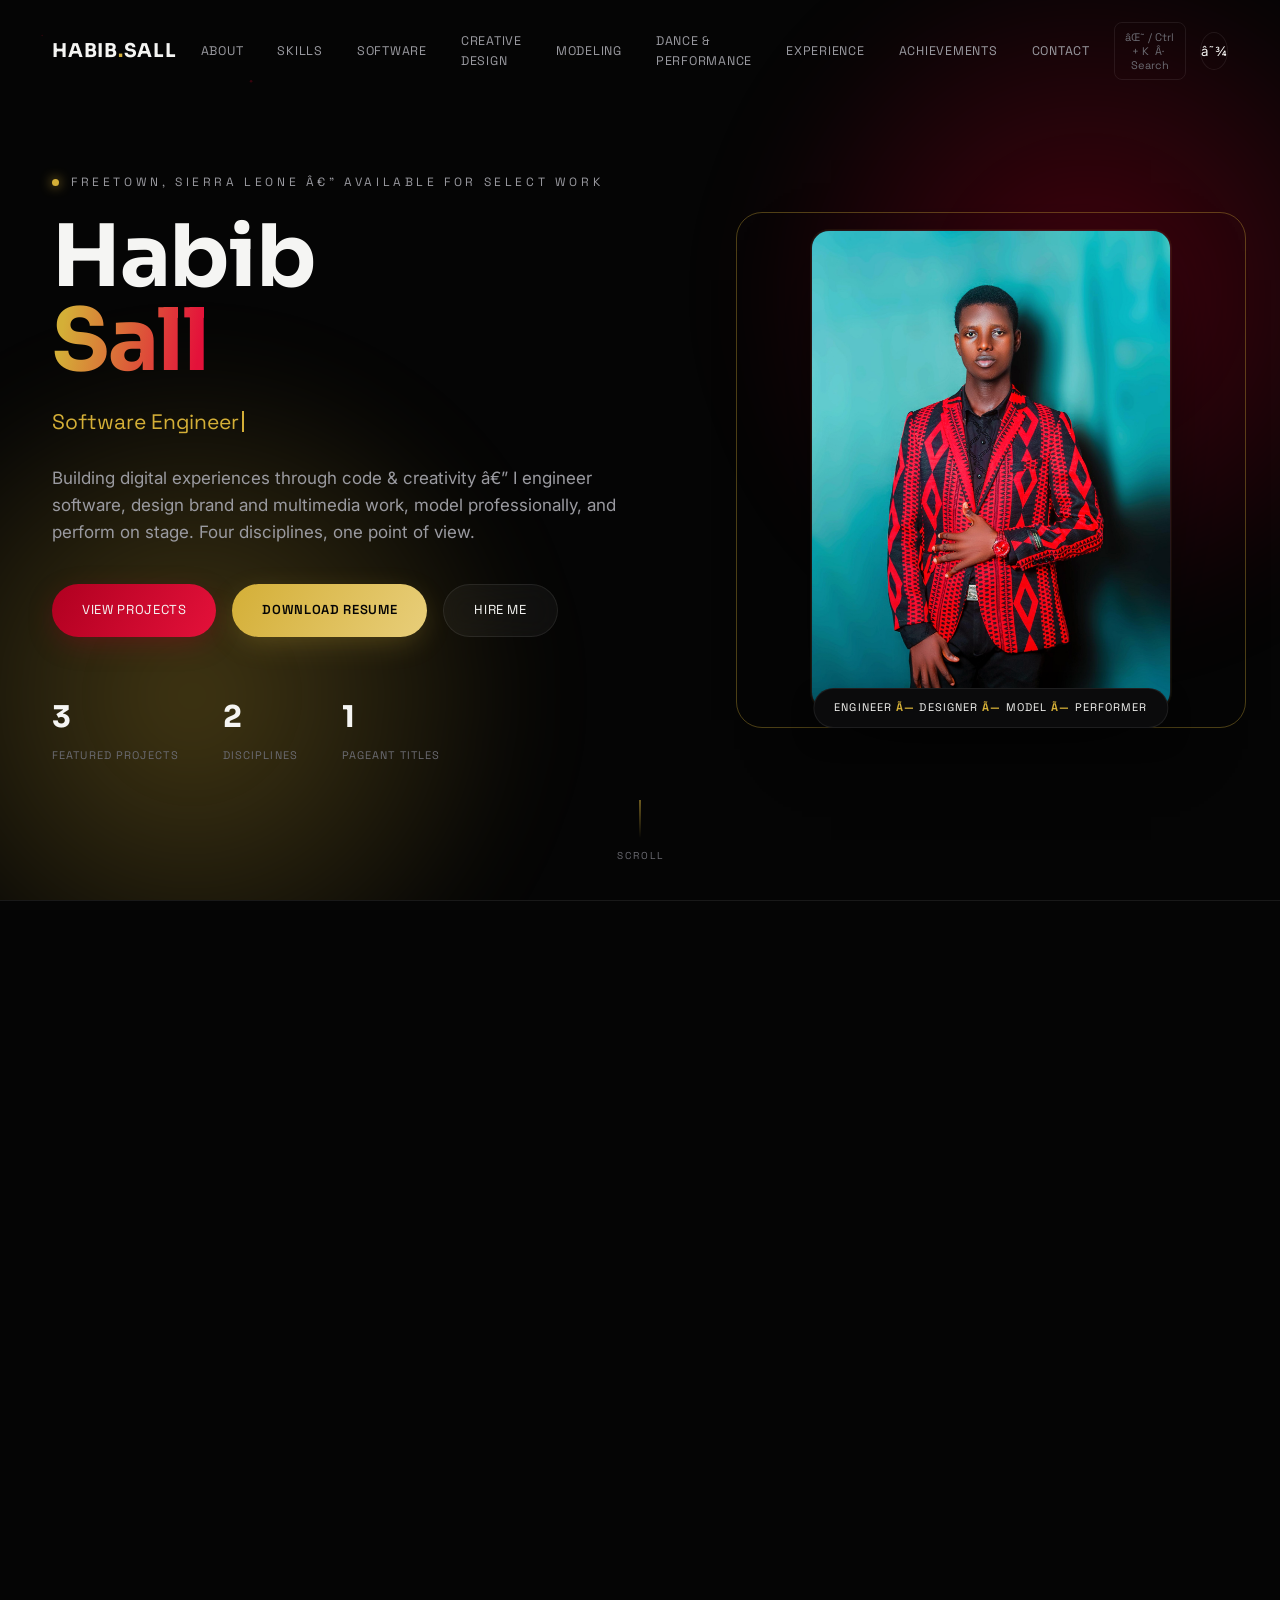
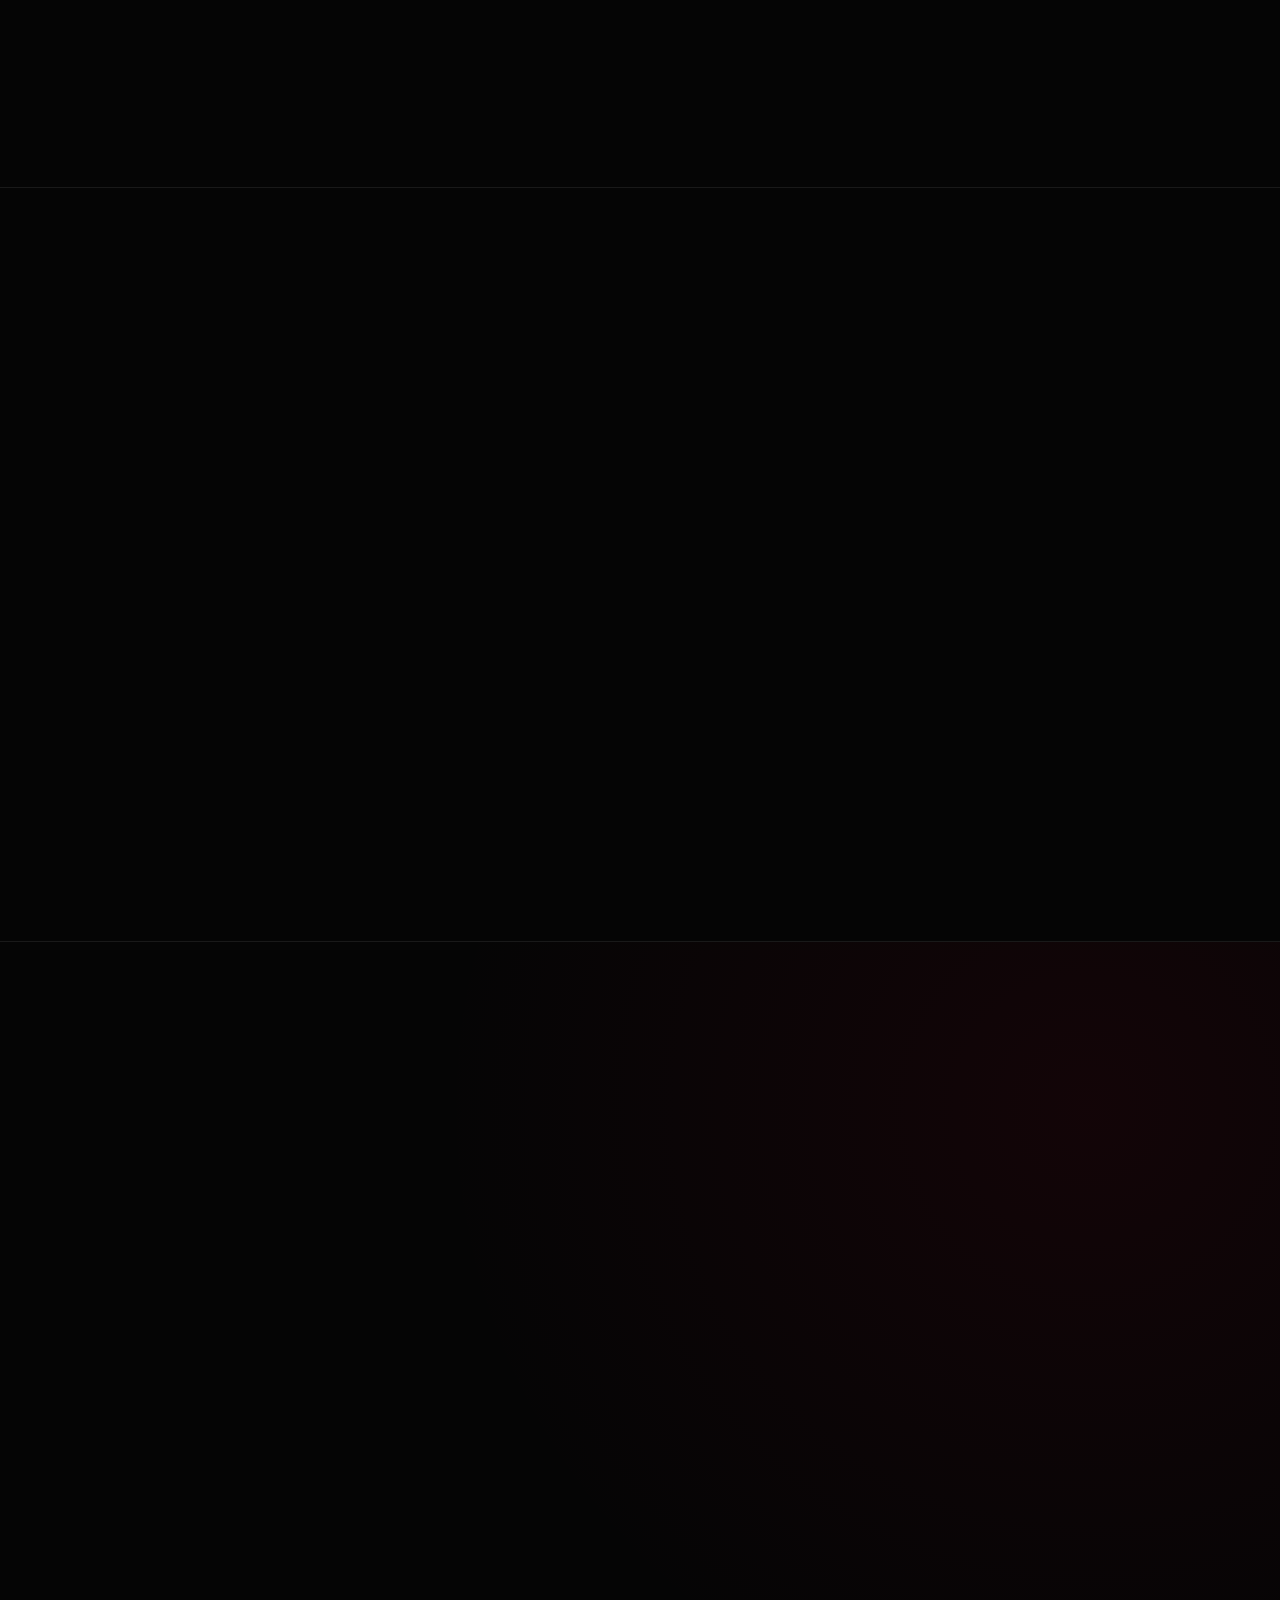
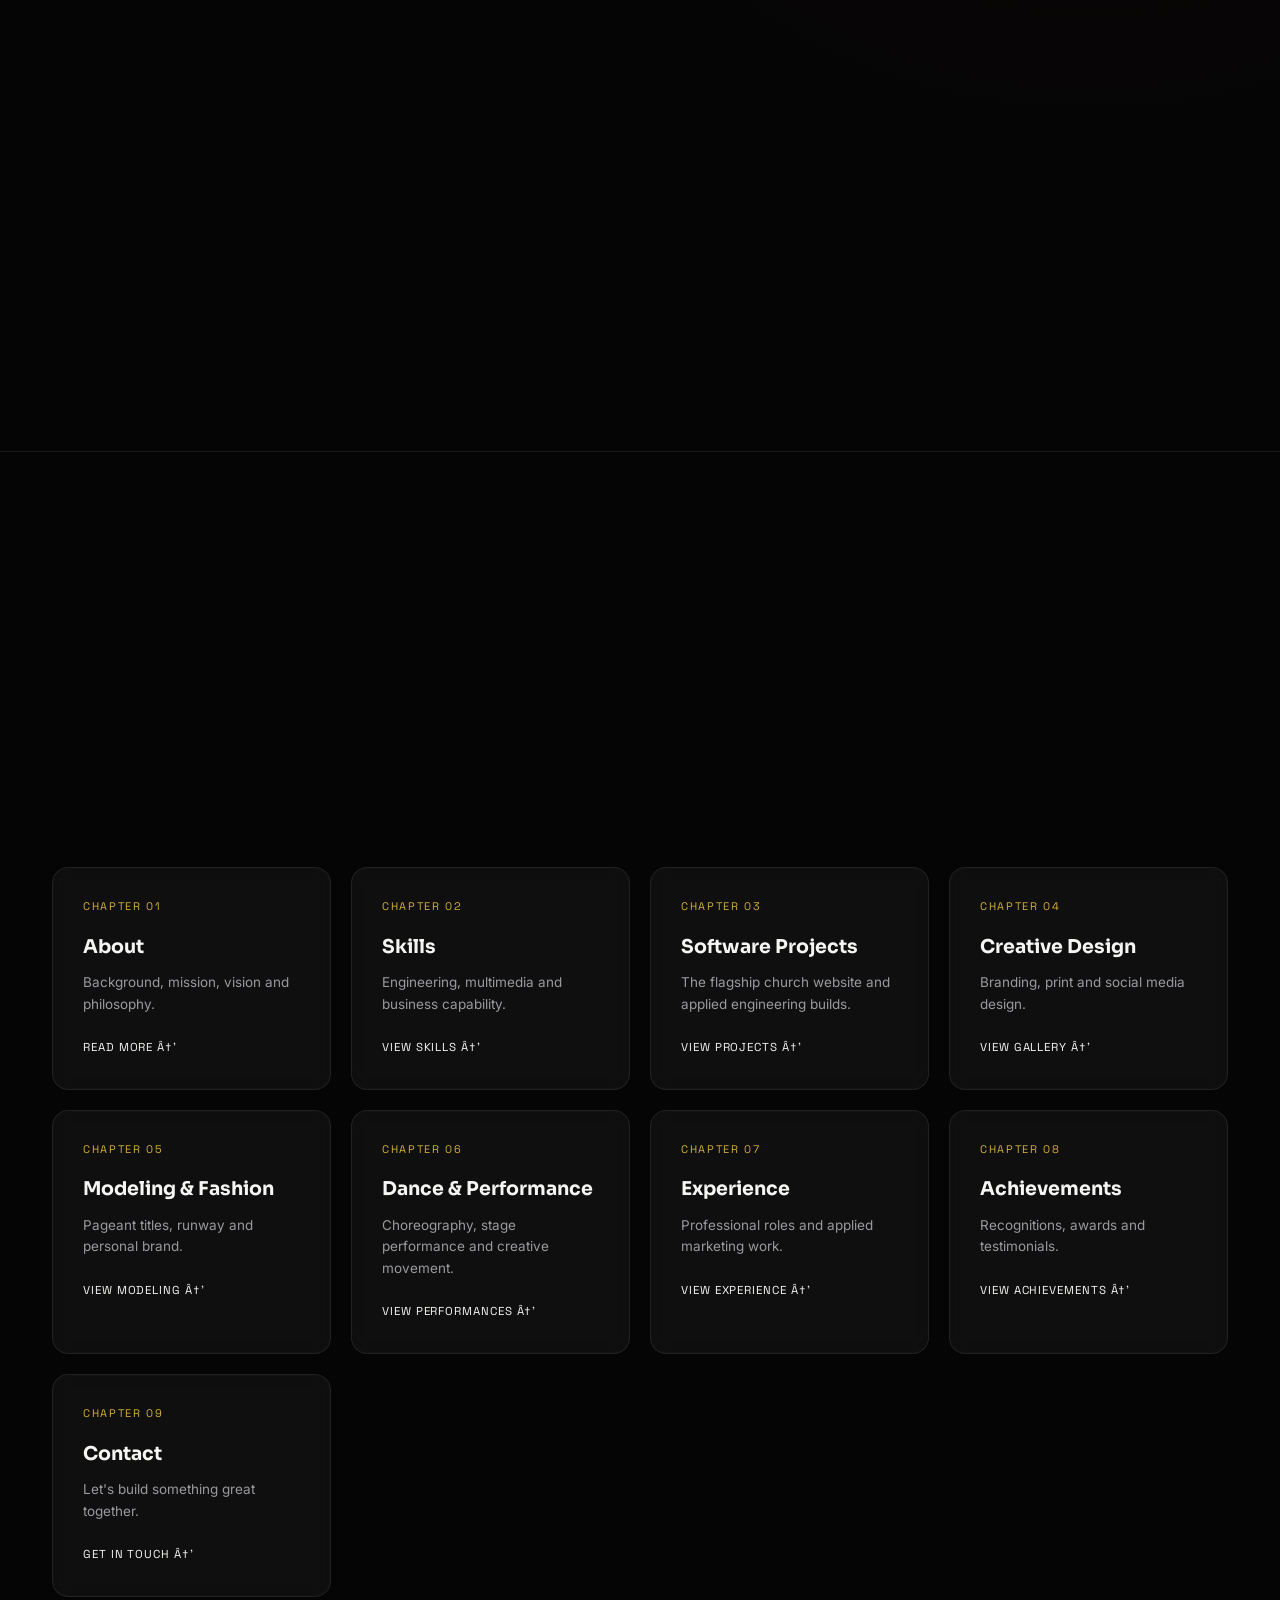
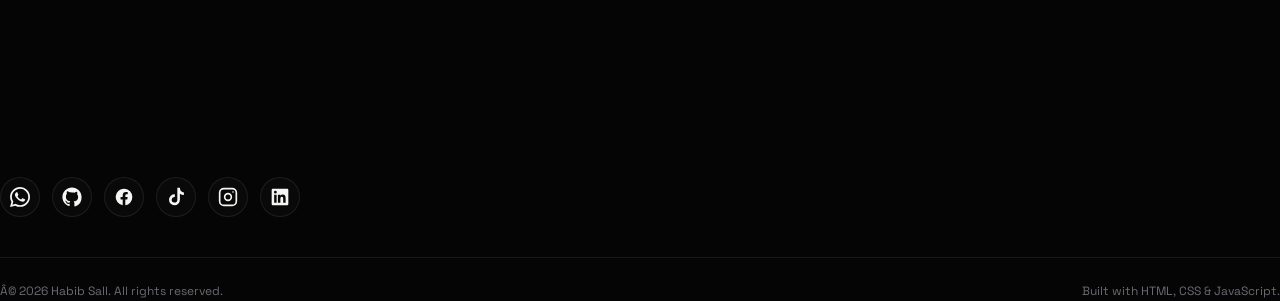
==== commit f024160d: "Add professional services section to portfolio" ====
--- a/index.html
+++ b/index.html
@@ -1,235 +1,642 @@
+﻿
 <!DOCTYPE html>
 <html lang="en">
 <head>
-<meta charset="UTF-8">
-<meta name="viewport" content="width=device-width, initial-scale=1.0">
-<title>Habib Sall — Software Engineer · Multimedia Designer · Creative Technologist</title>
-<meta name="description" content="Habib Sall — Software Engineer, Multimedia Designer, UI/UX Designer, Fashion Model and Performer. Building digital experiences through code and creativity.">
-<link rel="icon" type="image/jpeg" href="assets/images/logo.jpeg">
-<meta property="og:type" content="website">
-<meta property="og:title" content="Habib Sall — Software Engineer · Multimedia Designer · Creative Technologist">
-<meta property="og:description" content="Habib Sall — Software Engineer, Multimedia Designer, UI/UX Designer, Fashion Model and Performer. Building digital experiences through code and creativity.">
-<meta property="og:url" content="https://habibsalltheprogrammer.github.io/portfolio/">
-<meta property="og:image" content="https://habibsalltheprogrammer.github.io/portfolio/assets/images/profile.jpg">
-<meta property="og:site_name" content="Habib Sall">
-<meta name="twitter:card" content="summary_large_image">
-<meta name="twitter:title" content="Habib Sall — Software Engineer · Multimedia Designer · Creative Technologist">
-<meta name="twitter:description" content="Habib Sall — Software Engineer, Multimedia Designer, UI/UX Designer, Fashion Model and Performer. Building digital experiences through code and creativity.">
-<meta name="twitter:image" content="https://habibsalltheprogrammer.github.io/portfolio/assets/images/profile.jpg">
-<link rel="preconnect" href="https://fonts.googleapis.com">
-<link rel="preconnect" href="https://fonts.gstatic.com" crossorigin>
-<link href="https://fonts.googleapis.com/css2?family=Sora:wght@400;500;600;700;800&family=Space+Grotesk:wght@400;500;600;700&family=Inter:wght@400;500;600&display=swap" rel="stylesheet">
-<link rel="stylesheet" href="css/style.css">
+  <meta charset="UTF-8">
+  <meta name="viewport" content="width=device-width, initial-scale=1.0">
+
+  <title>Habib Sall â€” Software Engineer Â· Multimedia Designer Â· Creative Technologist</title>
+
+  <meta name="description" content="Habib Sall â€” Software Engineer, Multimedia Designer, UI/UX Designer, Fashion Model and Performer. Building digital experiences through code and creativity.">
+
+  <link rel="icon" type="image/jpeg" href="assets/images/logo.jpeg">
+
+  <!-- Social Sharing -->
+  <meta property="og:type" content="website">
+  <meta property="og:title" content="Habib Sall â€” Software Engineer Â· Multimedia Designer Â· Creative Technologist">
+  <meta property="og:description" content="Habib Sall â€” Software Engineer, Multimedia Designer, UI/UX Designer, Fashion Model and Performer. Building digital experiences through code and creativity.">
+  <meta property="og:url" content="https://habibsall-portfolio.vercel.app/">
+  <meta property="og:image" content="https://habibsall-portfolio.vercel.app/assets/images/profile.jpg">
+  <meta property="og:site_name" content="Habib Sall">
+
+  <meta name="twitter:card" content="summary_large_image">
+  <meta name="twitter:title" content="Habib Sall â€” Software Engineer Â· Multimedia Designer Â· Creative Technologist">
+  <meta name="twitter:description" content="Building digital experiences through code and creativity.">
+  <meta name="twitter:image" content="https://habibsall-portfolio.vercel.app/assets/images/profile.jpg">
+
+  <!-- Fonts -->
+  <link rel="preconnect" href="https://fonts.googleapis.com">
+  <link rel="preconnect" href="https://fonts.gstatic.com" crossorigin>
+
+  <link href="https://fonts.googleapis.com/css2?family=Sora:wght@400;500;600;700;800&family=Space+Grotesk:wght@400;500;600;700&family=Inter:wght@400;500;600&display=swap" rel="stylesheet">
+
+  <!-- Main CSS -->
+  <link rel="stylesheet" href="css/style.css">
 </head>
+
 <body data-page="index">
-<!-- ============ LOADER ============ -->
-<div id="loader">
-  <div class="loader-mark">HABIB<span>.</span>SALL</div>
-  <div class="loader-bar" id="loader-bar"></div>
-  <div class="loader-pct" id="loader-pct">0%</div>
+
+  <!-- ============ LOADER ============ -->
+  <div id="loader">
+    <div class="loader-mark">HABIB<span>.</span>SALL</div>
+    <div class="loader-bar" id="loader-bar"></div>
+    <div class="loader-pct" id="loader-pct">0%</div>
+  </div>
+
+  <div id="scroll-progress"></div>
+  <div class="cursor-glow" id="cursor-glow"></div>
+
+  <!-- ============ NAVBAR ============ -->
+  <header id="navbar">
+    <div class="container nav-inner">
+
+      <a href="index.html" class="nav-logo">
+        HABIB<span>.</span>SALL
+      </a>
+
+      <nav class="nav-links">
+        <a href="about.html">About</a>
+        <a href="skills.html">Skills</a>
+        <a href="projects.html">Software</a>
+        <a href="creative.html">Creative Design</a>
+        <a href="modeling.html">Modeling</a>
+        <a href="dance.html">Dance &amp; Performance</a>
+        <a href="experience.html">Experience</a>
+        <a href="achievements.html">Achievements</a>
+        <a href="contact.html">Contact</a>
+      </nav>
+
+      <div class="nav-actions">
+        <button class="kbd-hint" id="cmdk-trigger" type="button">
+          âŒ˜ / Ctrl + K &nbsp;Â·&nbsp; Search
+        </button>
+
+        <button class="theme-toggle" id="theme-toggle" aria-label="Toggle theme" type="button">â˜¾</button>
+
+        <button class="nav-burger" id="nav-burger" aria-label="Open menu" type="button">â˜°</button>
+      </div>
+
+    </div>
+  </header>
+
+  <!-- ============ MOBILE NAVIGATION ============ -->
+  <div id="mobile-nav">
+    <button id="mobile-close" aria-label="Close menu" type="button">âœ•</button>
+
+    <a href="about.html">About</a>
+    <a href="skills.html">Skills</a>
+    <a href="projects.html">Software</a>
+    <a href="creative.html">Creative Design</a>
+    <a href="modeling.html">Modeling</a>
+    <a href="dance.html">Dance &amp; Performance</a>
+    <a href="experience.html">Experience</a>
+    <a href="achievements.html">Achievements</a>
+    <a href="contact.html">Contact</a>
+  </div>
+
+  <!-- ============ HERO ============ -->
+  <section id="hero">
+
+    <canvas id="particles-canvas"></canvas>
+
+    <div class="hero-glow"></div>
+    <div class="hero-glow gold"></div>
+
+    <div class="container hero-inner">
+
+      <div class="hero-copy">
+
+        <div class="hero-eyebrow">
+          <span class="dot"></span>
+          Freetown, Sierra Leone â€” Available for select work
+        </div>
+
+        <h1 class="hero-name">
+          Habib<br>
+          <span class="accent">Sall</span>
+        </h1>
+
+        <div class="hero-roles">
+          <span id="hero-role-text"></span>
+          <span class="cursor-blink"></span>
+        </div>
+
+        <p class="hero-desc">
+          Building digital experiences through code &amp; creativity â€”
+          I engineer software, design brand and multimedia work,
+          model professionally, and perform on stage.
+          Four disciplines, one point of view.
+        </p>
+
+        <div class="hero-ctas">
+
+          <a href="projects.html" class="btn btn-primary">
+            View Projects
+          </a>
+
+          <a href="assets/resume/Habib_Sall_Resume.pdf"
+             class="btn btn-gold"
+             id="resume-btn"
+             download>
+            Download Resume
+          </a>
+
+          <a href="#services" class="btn btn-outline">
+            Hire Me
+          </a>
+
+        </div>
+
+        <div class="hero-stats">
+
+          <div class="hero-stat">
+            <b data-counter="6">0</b>
+            <span>Featured Projects</span>
+          </div>
+
+          <div class="hero-stat">
+            <b data-counter="4">0</b>
+            <span>Disciplines</span>
+          </div>
+
+          <div class="hero-stat">
+            <b data-counter="2">0</b>
+            <span>Pageant Titles</span>
+          </div>
+
+        </div>
+      </div>
+
+      <div class="hero-portrait">
+
+        <div class="portrait-ring"></div>
+
+        <div class="portrait-frame">
+          <img src="assets/images/profile.jpg" alt="Portrait of Habib Sall">
+        </div>
+
+        <div class="portrait-badge">
+          Engineer <b>Ã—</b> Designer <b>Ã—</b> Model <b>Ã—</b> Performer
+        </div>
+
+      </div>
+    </div>
+
+    <div class="scroll-indicator">
+      <a href="#dimensions" style="display:contents;">
+        <div class="line"></div>
+        <span>Scroll</span>
+      </a>
+    </div>
+
+  </section>
+
+  <!-- ============ FOUR DIMENSIONS ============ -->
+  <section id="dimensions" class="section">
+
+    <div class="container">
+
+      <div class="section-head" data-reveal>
+
+        <div class="eyebrow">Creative Identity</div>
+
+        <h2 class="section-title">
+          A creative technologist who
+          <em>builds, designs, performs.</em>
+        </h2>
+
+        <p class="section-desc">
+          Four dimensions, one practice â€” a builder with code,
+          a designer with vision, a model with confidence,
+          and a performer on stage.
+        </p>
+
+      </div>
+
+      <div class="dimensions-grid" data-reveal>
+
+        <div class="dimension-card">
+          <div class="d-num">01</div>
+          <h4>Software Engineering</h4>
+          <p>
+            Building digital solutions through code â€”
+            full-stack web platforms, mobile apps and database systems.
+          </p>
+        </div>
+
+        <div class="dimension-card">
+          <div class="d-num">02</div>
+          <h4>Multimedia &amp; Design</h4>
+          <p>
+            Creating visual experiences through design,
+            branding and media â€” from logos to motion.
+          </p>
+        </div>
+
+        <div class="dimension-card">
+          <div class="d-num">03</div>
+          <h4>Fashion &amp; Modeling</h4>
+          <p>
+            Expressing creativity through fashion,
+            confidence, and personal branding on the runway and camera.
+          </p>
+        </div>
+
+        <div class="dimension-card">
+          <div class="d-num">04</div>
+          <h4>Dance &amp; Performance</h4>
+          <p>
+            Expressing creativity through movement,
+            choreography, and entertainment on stage.
+          </p>
+        </div>
+
+      </div>
+    </div>
+  </section>
+
+  <!-- ============ ABOUT TEASER ============ -->
+  <section class="section">
+
+    <div class="container">
+
+      <div class="section-head" data-reveal>
+        <div class="eyebrow">Chapter â€” About</div>
+
+        <h2 class="section-title">
+          A builder first, <em>a creative</em> always.
+        </h2>
+      </div>
+
+      <div class="about-teaser" data-reveal data-reveal-delay="2">
+
+        <p>
+          I'm a Software Engineering with Multimedia student at
+          Limkokwing University of Creative Technology,
+          working across full-stack development, database systems,
+          UI/UX design, and brand storytelling.
+          My background sits at an unusual intersection:
+          I write the backend that runs a system,
+          then design the interface it ships in,
+          then shoot the campaign that promotes it.
+        </p>
+
+        <p>
+          Outside the editor, I model professionally and perform
+          as a dancer â€” disciplines that taught me presence,
+          direction, and how to represent a brand on stage
+          the same way I represent a product on screen.
+        </p>
+
+        <a href="about.html">Read the full story â†’</a>
+
+      </div>
+    </div>
+  </section>
+
+  <!-- ============ PROFESSIONAL SERVICES ============ -->
+  <section id="services" class="section">
+
+    <div class="container">
+
+      <div class="section-head" data-reveal>
+
+        <div class="eyebrow">What I Offer</div>
+
+        <h2 class="section-title">
+          Digital solutions that
+          <em>move businesses forward.</em>
+        </h2>
+
+        <p class="section-desc">
+          I help businesses and organizations create professional
+          digital experiences through software engineering,
+          web development, and creative technology.
+        </p>
+
+      </div>
+
+      <div class="services-grid">
+
+        <!-- Website Development -->
+        <article class="service-card" data-reveal>
+
+          <span class="service-number">01 / WEB</span>
+
+          <h3>Website Development</h3>
+
+          <p>
+            Modern, responsive websites for businesses,
+            organizations, personal brands, and institutions.
+          </p>
+
+          <a href="contact.html">
+            Discuss a project &rarr;
+          </a>
+
+        </article>
+
+        <!-- Custom Software -->
+        <article class="service-card" data-reveal>
+
+          <span class="service-number">02 / SOFTWARE</span>
+
+          <h3>Custom Software Systems</h3>
+
+          <p>
+            Database-driven applications, management systems,
+            dashboards, and digital workflow solutions.
+          </p>
+
+          <a href="projects.html">
+            Explore my work &rarr;
+          </a>
+
+        </article>
+
+        <!-- Shopify -->
+        <article class="service-card" data-reveal>
+
+          <span class="service-number">03 / E-COMMERCE</span>
+
+          <h3>E-Commerce Development</h3>
+
+          <p>
+            Exploring Shopify storefront development,
+            theme customization, and online shopping experiences.
+          </p>
+
+          <span class="service-status">
+            Shopify development in progress
+          </span>
+
+        </article>
+
+      </div>
+
+      <div class="services-cta" data-reveal>
+
+        <p>
+          Have a project in mind? Let's discuss your idea.
+        </p>
+
+        <a href="contact.html" class="btn btn-primary">
+          Start a Project &rarr;
+        </a>
+
+      </div>
+    </div>
+  </section>
+
+  <!-- ============ EXPLORE GRID ============ -->
+  <section id="explore" class="section">
+
+    <div class="container">
+
+      <div class="section-head" data-reveal>
+
+        <div class="eyebrow">Explore</div>
+
+        <h2 class="section-title">
+          Every <em>chapter</em> of the work.
+        </h2>
+
+        <p class="section-desc">
+          Four disciplines, one portfolio.
+          Pick a chapter to dive into.
+        </p>
+
+      </div>
+
+      <div class="explore-grid" data-reveal>
+
+        <a href="about.html" class="explore-card">
+          <div class="mark">Chapter 01</div>
+          <h4>About</h4>
+          <p>Background, mission, vision and philosophy.</p>
+          <span class="go">Read more â†’</span>
+        </a>
+
+        <a href="skills.html" class="explore-card">
+          <div class="mark">Chapter 02</div>
+          <h4>Skills</h4>
+          <p>Engineering, multimedia and business capability.</p>
+          <span class="go">View skills â†’</span>
+        </a>
+
+        <a href="projects.html" class="explore-card">
+          <div class="mark">Chapter 03</div>
+          <h4>Software Projects</h4>
+          <p>The flagship church website and applied engineering builds.</p>
+          <span class="go">View projects â†’</span>
+        </a>
+
+        <a href="creative.html" class="explore-card">
+          <div class="mark">Chapter 04</div>
+          <h4>Creative Design</h4>
+          <p>Branding, print and social media design.</p>
+          <span class="go">View gallery â†’</span>
+        </a>
+
+        <a href="modeling.html" class="explore-card">
+          <div class="mark">Chapter 05</div>
+          <h4>Modeling &amp; Fashion</h4>
+          <p>Pageant titles, runway and personal brand.</p>
+          <span class="go">View modeling â†’</span>
+        </a>
+
+        <a href="dance.html" class="explore-card">
+          <div class="mark">Chapter 06</div>
+          <h4>Dance &amp; Performance</h4>
+          <p>Choreography, stage performance and creative movement.</p>
+          <span class="go">View performances â†’</span>
+        </a>
+
+        <a href="experience.html" class="explore-card">
+          <div class="mark">Chapter 07</div>
+          <h4>Experience</h4>
+          <p>Professional roles and applied marketing work.</p>
+          <span class="go">View experience â†’</span>
+        </a>
+
+        <a href="achievements.html" class="explore-card">
+          <div class="mark">Chapter 08</div>
+          <h4>Achievements</h4>
+          <p>Recognitions, awards and testimonials.</p>
+          <span class="go">View achievements â†’</span>
+        </a>
+
+        <a href="contact.html" class="explore-card">
+          <div class="mark">Chapter 09</div>
+          <h4>Contact</h4>
+          <p>Let's build something great together.</p>
+          <span class="go">Get in touch â†’</span>
+        </a>
+
+      </div>
+    </div>
+    </section>
+<!-- ============ SOCIAL MEDIA ============ -->
+<div class="footer-social">
+
+  <!-- WhatsApp -->
+  <a href="https://wa.me/23230193191"
+     target="_blank"
+     rel="noopener noreferrer"
+     aria-label="WhatsApp"
+     title="WhatsApp">
+    <svg viewBox="0 0 24 24" fill="currentColor"
+         xmlns="http://www.w3.org/2000/svg" aria-hidden="true">
+      <path d="M20.52 3.48A11.87 11.87 0 0 0 12.05 0C5.46 0 .1 5.36.1 11.95c0 2.1.55 4.16 1.6 5.97L0 24l6.24-1.64a11.9 11.9 0 0 0 5.8 1.48h.01c6.59 0 11.95-5.36 11.95-11.95 0-3.19-1.24-6.19-3.48-8.41ZM12.05 21.8a9.8 9.8 0 0 1-5-1.37l-.36-.21-3.7.97.99-3.61-.23-.37a9.86 9.86 0 0 1-1.52-5.26c0-5.43 4.42-9.85 9.86-9.85a9.8 9.8 0 0 1 6.96 2.89 9.8 9.8 0 0 1 2.88 6.96c0 5.43-4.42 9.85-9.88 9.85Zm5.4-7.38c-.3-.15-1.76-.87-2.03-.97-.27-.1-.47-.15-.67.15-.2.3-.77.97-.94 1.17-.17.2-.35.22-.65.07-.3-.15-1.26-.46-2.4-1.48-.89-.79-1.49-1.76-1.66-2.06-.17-.3-.02-.46.13-.61.14-.14.3-.35.45-.52.15-.17.2-.3.3-.5.1-.2.05-.37-.02-.52-.07-.15-.67-1.61-.92-2.2-.24-.58-.49-.5-.67-.51h-.57c-.2 0-.52.07-.79.37-.27.3-1.04 1.02-1.04 2.48s1.07 2.87 1.22 3.07c.15.2 2.1 3.2 5.08 4.49.71.31 1.27.49 1.7.63.71.23 1.35.2 1.86.12.57-.08 1.76-.72 2.01-1.42.25-.7.25-1.3.17-1.42-.07-.13-.27-.2-.57-.35Z"/>
+    </svg>
+  </a>
+
+  <!-- GitHub -->
+  <a href="https://github.com/habibsalltheprogrammer"
+     target="_blank"
+     rel="noopener noreferrer"
+     aria-label="GitHub"
+     title="GitHub">
+    <svg viewBox="0 0 24 24" fill="currentColor"
+         xmlns="http://www.w3.org/2000/svg" aria-hidden="true">
+      <path d="M12 .5C5.65.5.5 5.65.5 12c0 5.08 3.29 9.39 7.86 10.91.58.11.79-.25.79-.56v-2.2c-3.2.7-3.87-1.36-3.87-1.36-.52-1.33-1.28-1.68-1.28-1.68-1.05-.72.08-.7.08-.7 1.16.08 1.77 1.19 1.77 1.19 1.03 1.76 2.7 1.25 3.36.96.1-.75.4-1.25.73-1.54-2.56-.29-5.25-1.28-5.25-5.69 0-1.26.45-2.29 1.19-3.1-.12-.29-.52-1.47.11-3.06 0 0 .97-.31 3.17 1.18A11.03 11.03 0 0 1 12 6.45c.98 0 1.96.13 2.88.39 2.2-1.49 3.17-1.18 3.17-1.18.63 1.59.23 2.77.11 3.06.74.81 1.19 1.84 1.19 3.1 0 4.42-2.7 5.39-5.27 5.68.41.36.78 1.06.78 2.14v3.17c0 .31.21.68.8.56A11.51 11.51 0 0 0 23.5 12C23.5 5.65 18.35.5 12 .5Z"/>
+    </svg>
+  </a>
+
+  <!-- Facebook -->
+  <a href="https://www.facebook.com/habib.sall.35"
+     target="_blank"
+     rel="noopener noreferrer"
+     aria-label="Facebook"
+     title="Facebook">
+    <svg viewBox="0 0 24 24" fill="currentColor"
+         xmlns="http://www.w3.org/2000/svg" aria-hidden="true">
+      <path d="M22 12a10 10 0 1 0-11.56 9.88v-6.99H7.9V12h2.54V9.8c0-2.51 1.49-3.9 3.78-3.9 1.1 0 2.25.2 2.25.2v2.47H15.2c-1.24 0-1.63.77-1.63 1.56V12h2.77l-.44 2.89h-2.33v6.99A10 10 0 0 0 22 12Z"/>
+    </svg>
+  </a>
+
+  <!-- TikTok -->
+  <a href="https://www.tiktok.com/@officialicekidsal"
+     target="_blank"
+     rel="noopener noreferrer"
+     aria-label="TikTok"
+     title="TikTok">
+    <svg viewBox="0 0 24 24" fill="currentColor"
+         xmlns="http://www.w3.org/2000/svg" aria-hidden="true">
+      <path d="M16.7 1h-3.1v14.3a3.4 3.4 0 1 1-3-3.38V8.77a6.55 6.55 0 1 0 6.1 6.53V8.05a8.15 8.15 0 0 0 4.8 1.54V6.48a5.05 5.05 0 0 1-4.8-5.48Z"/>
+    </svg>
+  </a>
+
+  <!-- Instagram -->
+  <a href="https://www.instagram.com/official_icekid_sall"
+     target="_blank"
+     rel="noopener noreferrer"
+     aria-label="Instagram"
+     title="Instagram">
+    <svg viewBox="0 0 24 24" fill="none"
+         stroke="currentColor" stroke-width="2"
+         stroke-linecap="round" stroke-linejoin="round"
+         xmlns="http://www.w3.org/2000/svg" aria-hidden="true">
+      <rect x="2" y="2" width="20" height="20" rx="5"/>
+      <circle cx="12" cy="12" r="4"/>
+      <circle cx="18" cy="6" r="1" fill="currentColor" stroke="none"/>
+    </svg>
+  </a>
+
+  <!-- LinkedIn -->
+  <a href="https://www.linkedin.com/in/habib-sall-932721330"
+     target="_blank"
+     rel="noopener noreferrer"
+     aria-label="LinkedIn"
+     title="LinkedIn">
+    <svg viewBox="0 0 24 24" fill="currentColor"
+         xmlns="http://www.w3.org/2000/svg" aria-hidden="true">
+      <path d="M20.45 2H3.55C2.69 2 2 2.68 2 3.52v16.96c0 .84.69 1.52 1.55 1.52h16.9c.86 0 1.55-.68 1.55-1.52V3.52c0-.84-.69-1.52-1.55-1.52ZM7.93 18.75H4.98V9.2h2.95v9.55ZM6.45 7.9a1.71 1.71 0 1 1 0-3.42 1.71 1.71 0 0 1 0 3.42Zm12.3 10.85H15.8V14.1c0-1.11-.02-2.54-1.55-2.54-1.55 0-1.79 1.21-1.79 2.46v4.73H9.51V9.2h2.83v1.3h.04c.39-.74 1.36-1.52 2.79-1.52 2.98 0 3.58 1.96 3.58 4.51v5.26Z"/>
+    </svg>
+  </a>
+
 </div>
 
-<div id="scroll-progress"></div>
-<div class="cursor-glow" id="cursor-glow"></div>
-<!-- ============ NAVBAR ============ -->
-<header id="navbar">
-  <div class="container nav-inner">
-    <a href="index.html" class="nav-logo">HABIB<span>.</span>SALL</a>
-    <nav class="nav-links">
-      <a href="about.html">About</a>
-      <a href="skills.html">Skills</a>
-      <a href="projects.html">Software</a>
-      <a href="creative.html">Creative Design</a>
-      <a href="modeling.html">Modeling</a>
-      <a href="dance.html">Dance & Performance</a>
-      <a href="experience.html">Experience</a>
-      <a href="achievements.html">Achievements</a>
-      <a href="contact.html">Contact</a>
-    </nav>
-    <div class="nav-actions">
-      <button class="kbd-hint" id="cmdk-trigger">⌘ / Ctrl + K &nbsp;·&nbsp; Search</button>
-      <button class="theme-toggle" id="theme-toggle" aria-label="Toggle theme">☾</button>
-      <button class="nav-burger" id="nav-burger" aria-label="Open menu">☰</button>
-    </div>
+
+      <div class="footer-bottom">
+
+        <span>
+          Â© <span id="year"></span> Habib Sall.
+          All rights reserved.
+        </span>
+
+        <span>
+          Built with HTML, CSS &amp; JavaScript.
+        </span>
+
+      </div>
+
+    </div>
+  </footer>
+
+  <!-- ============ BACK TO TOP ============ -->
+  <button id="back-to-top" aria-label="Back to top" type="button">
+    â†‘
+  </button>
+
+  <!-- ============ LIGHTBOX ============ -->
+  <div id="lightbox">
+
+    <button id="lightbox-close" aria-label="Close preview" type="button">
+      âœ•
+    </button>
+
+    <div class="lightbox-box">
+      <div class="ph">â—ˆ</div>
+      <p id="lightbox-label">Untitled piece</p>
+    </div>
+
   </div>
-</header>
-
-<div id="mobile-nav">
-  <button id="mobile-close" aria-label="Close menu">✕</button>
-  <a href="about.html">About</a>
-  <a href="skills.html">Skills</a>
-  <a href="projects.html">Software</a>
-  <a href="creative.html">Creative Design</a>
-  <a href="modeling.html">Modeling</a>
-  <a href="dance.html">Dance & Performance</a>
-  <a href="experience.html">Experience</a>
-  <a href="achievements.html">Achievements</a>
-  <a href="contact.html">Contact</a>
-</div>
-
-<!-- ============ HERO ============ -->
-<section id="hero">
-  <canvas id="particles-canvas"></canvas>
-  <div class="hero-glow"></div>
-  <div class="hero-glow gold"></div>
-  <div class="container hero-inner">
-    <div class="hero-copy">
-      <div class="hero-eyebrow"><span class="dot"></span> Freetown, Sierra Leone — Available for select work</div>
-      <h1 class="hero-name">Habib<br><span class="accent">Sall</span></h1>
-      <div class="hero-roles"><span id="hero-role-text"></span><span class="cursor-blink"></span></div>
-      <p class="hero-desc">Building digital experiences through code &amp; creativity — I engineer software, design brand and multimedia work, model professionally, and perform on stage. Four disciplines, one point of view.</p>
-      <div class="hero-ctas">
-        <a href="projects.html" class="btn btn-primary">View Projects</a>
-        <a href="assets/resume/Habib_Sall_Resume.pdf" class="btn btn-gold" id="resume-btn" download>Download Resume</a>
-        <a href="contact.html" class="btn btn-outline">Contact Me</a>
-      </div>
-      <div class="hero-stats">
-        <div class="hero-stat"><b data-counter="6">0</b><span>Featured Projects</span></div>
-        <div class="hero-stat"><b data-counter="4">0</b><span>Disciplines</span></div>
-        <div class="hero-stat"><b data-counter="2">0</b><span>Pageant Titles</span></div>
-      </div>
-    </div>
-    <div class="hero-portrait">
-      <div class="portrait-ring"></div>
-      <div class="portrait-frame">
-        <img src="assets/images/profile.jpg" alt="Portrait of Habib Sall">
-      </div>
-      <div class="portrait-badge">Engineer <b>×</b> Designer <b>×</b> Model <b>×</b> Performer</div>
+
+  <!-- ============ COMMAND PALETTE ============ -->
+  <div id="cmdk-backdrop">
+
+    <div class="cmdk">
+
+      <input
+        id="cmdk-input"
+        type="text"
+        placeholder="Type a command or searchâ€¦"
+        autocomplete="off"
+      >
+
+      <div class="cmdk-list" id="cmdk-list"></div>
+
     </div>
   </div>
-  <div class="scroll-indicator"><a href="#dimensions" style="display:contents;"><div class="line"></div><span>Scroll</span></a></div>
-</section>
-
-<!-- ============ FOUR DIMENSIONS ============ -->
-<section id="dimensions" class="section">
-  <div class="container">
-    <div class="section-head" data-reveal>
-      <div class="eyebrow">Creative Identity</div>
-      <h2 class="section-title">A creative technologist who <em>builds, designs, performs.</em></h2>
-      <p class="section-desc">Four dimensions, one practice — a builder with code, a designer with vision, a model with confidence, and a performer on stage.</p>
-    </div>
-    <div class="dimensions-grid" data-reveal>
-      <div class="dimension-card">
-        <div class="d-num">01</div>
-        <h4>Software Engineering</h4>
-        <p>Building digital solutions through code — full-stack web platforms, mobile apps and database systems.</p>
-      </div>
-      <div class="dimension-card">
-        <div class="d-num">02</div>
-        <h4>Multimedia &amp; Design</h4>
-        <p>Creating visual experiences through design, branding and media — from logos to motion.</p>
-      </div>
-      <div class="dimension-card">
-        <div class="d-num">03</div>
-        <h4>Fashion &amp; Modeling</h4>
-        <p>Expressing creativity through fashion, confidence, and personal branding on the runway and camera.</p>
-      </div>
-      <div class="dimension-card">
-        <div class="d-num">04</div>
-        <h4>Dance &amp; Performance</h4>
-        <p>Expressing creativity through movement, choreography, and entertainment on stage.</p>
-      </div>
+
+  <!-- ============ VIDEO LIGHTBOX ============ -->
+  <div id="video-lightbox">
+
+    <button id="video-lightbox-close" aria-label="Close video" type="button">
+      âœ•
+    </button>
+
+    <div class="video-lightbox-box">
+
+      <div class="player">
+        <div class="play-btn"></div>
+        <small>
+          Video placeholder â€” replace with a real
+          &lt;video&gt; source or embed once footage is uploaded.
+        </small>
+      </div>
+
+      <p id="video-lightbox-label">
+        Untitled performance
+      </p>
+
     </div>
   </div>
-</section>
-
-<!-- ============ ABOUT TEASER ============ -->
-<section class="section">
-  <div class="container">
-    <div class="section-head" data-reveal>
-      <div class="eyebrow">Chapter — About</div>
-      <h2 class="section-title">A builder first, <em>a creative</em> always.</h2>
-    </div>
-    <div class="about-teaser" data-reveal data-reveal-delay="2">
-      <p>I'm a Software Engineering with Multimedia student at Limkokwing University of Creative Technology, working across full-stack development, database systems, UI/UX design, and brand storytelling. My background sits at an unusual intersection: I write the backend that runs a system, then design the interface it ships in, then shoot the campaign that promotes it.</p>
-      <p>Outside the editor, I model professionally and perform as a dancer — disciplines that taught me presence, direction, and how to represent a brand on stage the same way I represent a product on screen.</p>
-      <a href="about.html">Read the full story →</a>
-    </div>
-  </div>
-</section>
-
-<!-- ============ EXPLORE GRID ============ -->
-<section id="explore" class="section">
-  <div class="container">
-    <div class="section-head" data-reveal>
-      <div class="eyebrow">Explore</div>
-      <h2 class="section-title">Every <em>chapter</em> of the work.</h2>
-      <p class="section-desc">Four disciplines, one portfolio. Pick a chapter to dive into.</p>
-    </div>
-    <div class="explore-grid" data-reveal>
-      <a href="about.html" class="explore-card"><div class="mark">Chapter 01</div><h4>About</h4><p>Background, mission, vision and philosophy.</p><span class="go">Read more →</span></a>
-      <a href="skills.html" class="explore-card"><div class="mark">Chapter 02</div><h4>Skills</h4><p>Engineering, multimedia and business capability.</p><span class="go">View skills →</span></a>
-      <a href="projects.html" class="explore-card"><div class="mark">Chapter 03</div><h4>Software Projects</h4><p>The flagship church website and applied engineering builds.</p><span class="go">View projects →</span></a>
-      <a href="creative.html" class="explore-card"><div class="mark">Chapter 04</div><h4>Creative Design</h4><p>Branding, print and social media design.</p><span class="go">View gallery →</span></a>
-      <a href="modeling.html" class="explore-card"><div class="mark">Chapter 05</div><h4>Modeling &amp; Fashion</h4><p>Pageant titles, runway and personal brand.</p><span class="go">View modeling →</span></a>
-      <a href="dance.html" class="explore-card"><div class="mark">Chapter 06</div><h4>Dance &amp; Performance</h4><p>Choreography, stage performance and creative movement.</p><span class="go">View performances →</span></a>
-      <a href="experience.html" class="explore-card"><div class="mark">Chapter 07</div><h4>Experience</h4><p>Professional roles and applied marketing work.</p><span class="go">View experience →</span></a>
-      <a href="achievements.html" class="explore-card"><div class="mark">Chapter 08</div><h4>Achievements</h4><p>Recognitions, awards and testimonials.</p><span class="go">View achievements →</span></a>
-      <a href="contact.html" class="explore-card"><div class="mark">Chapter 09</div><h4>Contact</h4><p>Let's build something great together.</p><span class="go">Get in touch →</span></a>
-    </div>
-  </div>
-</section>
-<!-- ============ FOOTER ============ -->
-<footer>
-  <div class="container">
-    <div class="footer-inner">
-      <div class="nav-logo">HABIB<span>.</span>SALL</div>
-      <p class="footer-quote">"Function and form are the same decision, made twice."</p>
-      <div class="footer-links">
-        <a href="about.html">About</a>
-        <a href="projects.html">Software</a>
-        <a href="modeling.html">Modeling</a>
-        <a href="dance.html">Dance</a>
-        <a href="contact.html">Contact</a>
-      </div>
-    <div class="footer-social">
-  <a href="https://wa.me/23230193191" target="_blank" rel="noopener" aria-label="WhatsApp"><svg viewBox="0 0 24 24"><path fill="#25D366" d="M12 0C5.373 0 0 5.373 0 12c0 2.123.555 4.116 1.527 5.845L0 24l6.335-1.652A11.94 11.94 0 0012 24c6.627 0 12-5.373 12-12S18.627 0 12 0zm0 22a9.94 9.94 0 01-5.088-1.397l-.365-.217-3.76.98 1.003-3.66-.238-.377A9.945 9.945 0 012 12c0-5.514 4.486-10 10-10s10 4.486 10 10-4.486 10-10 10z"/><path fill="#25D366" d="M17.472 14.382c-.297-.149-1.758-.867-2.03-.967-.273-.099-.472-.148-.67.15-.198.297-.767.966-.94 1.164-.173.198-.347.223-.644.075-.297-.149-1.255-.462-2.39-1.475-.883-.788-1.48-1.761-1.653-2.059-.173-.297-.018-.458.13-.606.134-.133.298-.347.446-.52.149-.174.198-.298.298-.497.099-.198.05-.372-.025-.521-.075-.149-.669-1.612-.916-2.207-.242-.579-.487-.5-.669-.51l-.57-.01c-.198 0-.52.074-.792.372-.272.297-1.04 1.016-1.04 2.479 0 1.462 1.065 2.875 1.213 3.074.148.198 2.096 3.2 5.077 4.487.709.306 1.262.489 1.694.626.712.226 1.36.194 1.872.118.571-.085 1.758-.719 2.006-1.413.248-.694.248-1.289.173-1.413-.074-.124-.272-.198-.57-.347z"/></svg></a>
-  <a href="https://github.com/habibsalltheprogrammer" target="_blank" rel="noopener" aria-label="GitHub"><svg viewBox="0 0 24 24"><path fill="#ffffff" d="M12 .5C5.73.5.5 5.73.5 12a11.5 11.5 0 007.86 10.94c.58.1.79-.25.79-.56 0-.27-.01-1-.02-1.96-3.2.7-3.88-1.54-3.88-1.54-.53-1.33-1.28-1.69-1.28-1.69-1.05-.72.08-.7.08-.7 1.16.08 1.77 1.19 1.77 1.19 1.03 1.77 2.7 1.26 3.36.96.1-.75.4-1.26.73-1.55-2.55-.29-5.24-1.28-5.24-5.7 0-1.26.45-2.29 1.19-3.1-.12-.29-.52-1.46.11-3.05 0 0 .97-.31 3.18 1.18a11 11 0 015.8 0c2.2-1.49 3.17-1.18 3.17-1.18.64 1.59.24 2.76.12 3.05.74.81 1.18 1.84 1.18 3.1 0 4.43-2.69 5.41-5.25 5.7.41.36.78 1.08.78 2.17 0 1.57-.01 2.83-.01 3.22 0 .31.2.67.8.56A11.5 11.5 0 0023.5 12C23.5 5.73 18.27.5 12 .5z"/></svg></a>
-  <a href="https://www.facebook.com/habib.sall.35" target="_blank" rel="noopener" aria-label="Facebook"><svg viewBox="0 0 24 24"><path fill="#1877F2" d="M24 12.07C24 5.4 18.63 0 12 0S0 5.4 0 12.07C0 18.1 4.39 23.09 10.13 24v-8.44H7.08v-3.49h3.05V9.41c0-3.02 1.79-4.7 4.53-4.7 1.31 0 2.68.24 2.68.24v2.97h-1.51c-1.49 0-1.95.93-1.95 1.89v2.26h3.32l-.53 3.49h-2.79V24C19.61 23.09 24 18.1 24 12.07z"/></svg></a>
-  <a href="https://www.tiktok.com/@officialicekidsal" target="_blank" rel="noopener" aria-label="TikTok"><svg viewBox="0 0 24 24"><path fill="#25F4EE" d="M13.5.4h3.2c.2 1.5.9 2.8 2 3.7a6 6 0 003.3 1.3v3.3a9.3 9.3 0 01-3.5-.8 9.6 9.6 0 01-1.8-1.1v7.6c0 3.8-3.1 6.9-6.9 6.9S3 17.4 3 13.6c0-3.7 2.9-6.7 6.6-6.9v3.4a3.5 3.5 0 00-1-.14 3.5 3.5 0 100 7 3.5 3.5 0 003.5-3.5V.4z" transform="translate(-0.45,-0.3)"/><path fill="#FE2C55" d="M13.5.7h3.2c.2 1.5.9 2.8 2 3.7a6 6 0 003.3 1.3v3.3a9.3 9.3 0 01-3.5-.8 9.6 9.6 0 01-1.8-1.1v7.6c0 3.8-3.1 6.9-6.9 6.9S3 18 3 14.2c0-3.7 2.9-6.7 6.6-6.9v3.4a3.5 3.5 0 00-1-.14 3.5 3.5 0 100 7 3.5 3.5 0 003.5-3.5V.7z" transform="translate(0.45,0.3)"/><path fill="#000000" d="M13.5.55h3.2c.2 1.5.9 2.8 2 3.7a6 6 0 003.3 1.3v3.3a9.3 9.3 0 01-3.5-.8 9.6 9.6 0 01-1.8-1.1v7.6c0 3.8-3.1 6.9-6.9 6.9S3 17.7 3 13.9c0-3.7 2.9-6.7 6.6-6.9v3.4a3.5 3.5 0 00-1-.14 3.5 3.5 0 100 7 3.5 3.5 0 003.5-3.5V.55z"/></svg></a>
-  <a href="https://www.instagram.com/official_icekid_sall" target="_blank" rel="noopener" aria-label="Instagram"><svg viewBox="0 0 24 24"><defs><radialGradient id="igGrad8" cx="30%" cy="107%" r="150%"><stop offset="0%" stop-color="#fdf497"/><stop offset="20%" stop-color="#fdf497"/><stop offset="45%" stop-color="#fd5949"/><stop offset="65%" stop-color="#d6249f"/><stop offset="100%" stop-color="#285AEB"/></radialGradient></defs><rect width="24" height="24" rx="6" fill="url(#igGrad8)"/><path fill="#fff" d="M12 7a5 5 0 100 10 5 5 0 000-10zm0 8.2a3.2 3.2 0 110-6.4 3.2 3.2 0 010 6.4zM17.4 6.6a1.17 1.17 0 11-2.34 0 1.17 1.17 0 012.34 0z"/></svg></a>
-  <a href="https://www.linkedin.com/in/habib-sall-932721330" target="_blank" rel="noopener" aria-label="LinkedIn"><svg viewBox="0 0 24 24"><rect width="24" height="24" rx="4" fill="#0A66C2"/><path fill="#fff" d="M7.12 9.5H4.5V19h2.62V9.5zM5.81 8.31A1.56 1.56 0 105.8 5.2a1.56 1.56 0 000 3.12zM19.5 19h-2.62v-5.16c0-1.23-.44-2.07-1.54-2.07-.84 0-1.34.57-1.56 1.12-.08.2-.1.47-.1.75V19H11V9.5h2.51v1.15c.36-.55 1-1.34 2.44-1.34 1.78 0 3.11 1.16 3.11 3.66V19z"/></svg></a>
-</div>
-</div>
-    <div class="footer-bottom">
-      <span>© <span id="year"></span> Habib Sall. All rights reserved.</span>
-      <span>Built with HTML, CSS &amp; JavaScript.</span>
-    </div>
-  </div>
-</footer>
-
-<button id="back-to-top" aria-label="Back to top">↑</button>
-
-<!-- ============ LIGHTBOX ============ -->
-<div id="lightbox">
-  <button id="lightbox-close" aria-label="Close preview">✕</button>
-  <div class="lightbox-box">
-    <div class="ph">◈</div>
-    <p id="lightbox-label">Untitled piece</p>
-  </div>
-</div>
-
-<!-- ============ COMMAND PALETTE ============ -->
-<div id="cmdk-backdrop">
-  <div class="cmdk">
-    <input id="cmdk-input" type="text" placeholder="Type a command or search…" autocomplete="off">
-    <div class="cmdk-list" id="cmdk-list"></div>
-  </div>
-</div>
-
-<!-- ============ VIDEO LIGHTBOX ============ -->
-<div id="video-lightbox">
-  <button id="video-lightbox-close" aria-label="Close video">✕</button>
-  <div class="video-lightbox-box">
-    <div class="player">
-      <div class="play-btn"></div>
-      <small>Video placeholder — replace with a real &lt;video&gt; source or embed once footage is uploaded.</small>
-    </div>
-    <p id="video-lightbox-label">Untitled performance</p>
-  </div>
-</div>
-
-<script src="js/data.js"></script>
-<script src="js/main.js"></script>
+
+  <!-- ============ JAVASCRIPT ============ -->
+  <script src="js/data.js"></script>
+  <script src="js/main.js"></script>
+
 </body>
 </html>
--- a/css/style.css
+++ b/css/style.css
@@ -855,3 +855,166 @@
   .section{padding:100px 0;}
   .flagship{padding:30px 18px;}
 }
+
+
+/* =========================================================
+   PROFESSIONAL SERVICES
+   ========================================================= */
+
+#services {
+  background:
+    radial-gradient(
+      circle at 85% 15%,
+      rgba(176, 0, 32, 0.08),
+      transparent 45%
+    ),
+    var(--black);
+  scroll-margin-top: 80px;
+}
+
+.services-grid {
+  display: grid;
+  grid-template-columns: repeat(3, minmax(0, 1fr));
+  gap: 24px;
+}
+
+.service-card {
+  position: relative;
+  display: flex;
+  flex-direction: column;
+  padding: 36px 30px;
+  border: 1px solid var(--glass-border);
+  border-radius: 18px;
+  background: var(--glass);
+  backdrop-filter: blur(10px);
+  overflow: hidden;
+  transition:
+    transform 0.4s var(--ease),
+    border-color 0.4s var(--ease),
+    box-shadow 0.4s var(--ease);
+}
+
+.service-card:hover {
+  transform: translateY(-8px);
+  border-color: var(--gold);
+  box-shadow: 0 20px 50px -25px var(--gold-glow);
+}
+
+.service-card::before {
+  content: "";
+  position: absolute;
+  top: 0;
+  left: 0;
+  width: 100%;
+  height: 2px;
+  background: linear-gradient(
+    90deg,
+    var(--red),
+    var(--gold)
+  );
+  transform: scaleX(0);
+  transform-origin: left;
+  transition: transform 0.4s var(--ease);
+}
+
+.service-card:hover::before {
+  transform: scaleX(1);
+}
+
+.service-number {
+  display: block;
+  font-family: var(--font-mono);
+  font-size: 11px;
+  font-weight: 600;
+  letter-spacing: 0.15em;
+  color: var(--gold);
+  margin-bottom: 28px;
+}
+
+.service-card h3 {
+  font-family: var(--font-display);
+  font-size: 22px;
+  font-weight: 700;
+  line-height: 1.3;
+  color: var(--white);
+  margin-bottom: 16px;
+}
+
+.service-card p {
+  color: var(--gray);
+  font-size: 14px;
+  line-height: 1.8;
+  margin-bottom: 28px;
+}
+
+.service-card a {
+  display: inline-flex;
+  align-items: center;
+  align-self: flex-start;
+  margin-top: auto;
+  font-family: var(--font-mono);
+  font-size: 12px;
+  font-weight: 600;
+  letter-spacing: 0.04em;
+  color: var(--gold);
+  transition: color 0.3s ease;
+}
+
+.service-card a:hover {
+  color: var(--gold-soft);
+}
+
+.service-status {
+  display: inline-block;
+  align-self: flex-start;
+  margin-top: auto;
+  padding: 8px 12px;
+  border: 1px solid var(--glass-border);
+  border-radius: 999px;
+  color: var(--gold);
+  font-family: var(--font-mono);
+  font-size: 11px;
+  font-weight: 600;
+}
+
+.services-cta {
+  margin-top: 48px;
+  padding: 28px 0;
+  border-top: 1px solid var(--glass-border);
+  display: flex;
+  align-items: center;
+  justify-content: space-between;
+  gap: 24px;
+  flex-wrap: wrap;
+}
+
+.services-cta p {
+  font-family: var(--font-display);
+  font-size: clamp(17px, 2vw, 22px);
+  font-weight: 500;
+  color: var(--white);
+}
+
+/* Tablet */
+@media (max-width: 900px) {
+  .services-grid {
+    grid-template-columns: repeat(2, minmax(0, 1fr));
+  }
+}
+
+/* Mobile */
+@media (max-width: 600px) {
+  .services-grid {
+    grid-template-columns: 1fr;
+    gap: 18px;
+  }
+
+  .service-card {
+    padding: 28px 24px;
+  }
+
+  .services-cta {
+    align-items: flex-start;
+    flex-direction: column;
+  }
+}
